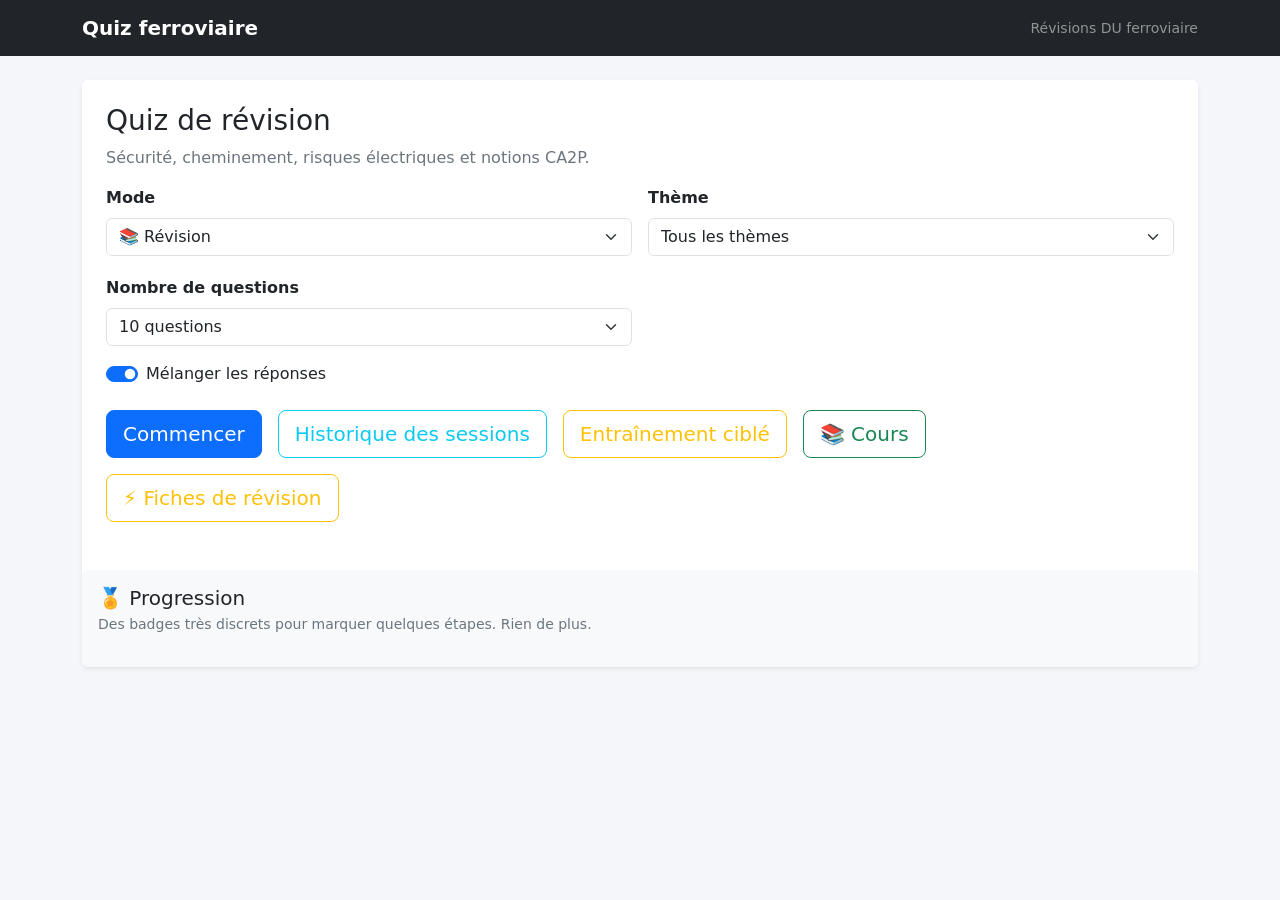
==== index.html @ 248c930d "first commit" ====
<!doctype html>
<html lang="fr">
  <head>
    <meta charset="UTF-8" />
    <meta name="viewport" content="width=device-width,initial-scale=1" />
    <title>Quiz ferroviaire — Révisions</title>
    <link
      href="https://cdn.jsdelivr.net/npm/bootstrap@5.3.3/dist/css/bootstrap.min.css"
      rel="stylesheet"
    />
    <link rel="stylesheet" href="style.css" />
  </head>
  <body>
    <nav class="navbar navbar-dark bg-dark">
      <div class="container">
        <span class="navbar-brand fw-bold">Quiz ferroviaire</span
        ><span class="text-white-50 small">Révisions DU ferroviaire</span>
      </div>
    </nav>
    <main class="container py-4">
      <section id="setup" class="card shadow-sm">
        <div class="card-body p-4">
          <h1 class="h3">Quiz de révision</h1>
          <p class="text-secondary">
            Sécurité, cheminement, risques électriques et notions CA2P.
          </p>
          <div class="row g-3">
            <div class="col-md-6">
              <label class="form-label fw-semibold">Mode</label
              ><select id="mode" class="form-select">
                <option value="revision">📚 Révision</option>
                <option value="exam">📝 Examen</option>
                <option value="simulation">🚂 Simulation examen</option>
              </select>
              <div id="modeDescription" class="form-text"></div>
            </div>
            <div class="col-md-6" id="themeWrap">
              <label class="form-label fw-semibold">Thème</label
              ><select id="theme" class="form-select"></select>
            </div>
            <div class="col-md-6">
              <label class="form-label fw-semibold">Nombre de questions</label
              ><select id="count" class="form-select">
                <option value="10">10 questions</option>
                <option value="20">20 questions</option>
                <option value="all">Toutes les questions</option>
              </select>
            </div>
            <div class="col-md-6 d-none" id="timerWrap">
              <label class="form-label fw-semibold">Durée de l'examen</label
              ><select id="duration" class="form-select">
                <option value="10">10 minutes</option>
                <option value="20" selected>20 minutes</option>
                <option value="30">30 minutes</option>
              </select>
            </div>
          </div>
          <div class="form-check form-switch mt-3">
            <input
              class="form-check-input"
              type="checkbox"
              id="shuffleAnswers"
              checked
            /><label class="form-check-label">Mélanger les réponses</label>
          </div>
          <div class="d-flex flex-wrap gap-3 mt-4">
            <button id="startBtn" class="btn btn-primary btn-lg">
              Commencer</button
            ><button id="homeHistoryBtn" class="btn btn-outline-info btn-lg">
              Historique des sessions</button
            ><button id="targetedBtn" class="btn btn-outline-warning btn-lg">
              Entraînement ciblé</button
            ><button id="courseBtn" class="btn btn-outline-success btn-lg">
              📚 Cours</button
            ><a href="fiches.html" class="btn btn-outline-warning btn-lg"
              >⚡ Fiches de révision</a
            >
          </div>
        </div>
        <div class="card border-0 bg-light mt-4">
          <div class="card-body">
            <div
              class="d-flex justify-content-between align-items-center flex-wrap gap-2"
            >
              <div>
                <h2 class="h5 mb-1">🏅 Progression</h2>
                <p class="small text-secondary mb-0">
                  Des badges très discrets pour marquer quelques étapes. Rien de
                  plus.
                </p>
              </div>
              <span id="badgeCount" class="small text-secondary"></span>
            </div>
            <div id="badgesHome" class="badge-grid mt-3"></div>
          </div>
        </div>
      </section>
      <section id="course" class="d-none">
        <div class="card shadow-sm">
          <div class="card-body p-4">
            <div
              class="d-flex justify-content-between align-items-center flex-wrap gap-2"
            >
              <div>
                <h2 class="h3 mb-1">📚 Cours & fiches de révision</h2>
                <p class="text-secondary mb-0">
                  Cours structurés par thème, puis fiches express pour réviser
                  rapidement.
                </p>
              </div>
              <button id="closeCourseBtn" class="btn btn-outline-secondary">
                Retour
              </button>
            </div>
            <div class="row g-3" id="courseCards"></div>
            <hr class="my-4" />
            <h3 class="h4">⚡ Fiches express</h3>
            <p class="text-secondary small">
              Les informations à connaître en priorité, regroupées en une page
              par thème.
            </p>
            <div class="row g-3" id="revisionSheetCards"></div>
          </div>
        </div>
      </section>
      <section id="quiz" class="d-none">
        <div
          class="d-flex justify-content-between align-items-center mb-2 gap-3"
        >
          <span id="progressText" class="fw-semibold"></span>
          <div class="d-flex align-items-center gap-3">
            <span id="timer"></span
            ><span id="scoreLive" class="badge text-bg-secondary"
              >Score : 0</span
            ><button id="quitQuizBtn" class="btn btn-outline-danger btn-sm">
              Quitter le quiz
            </button>
          </div>
        </div>
        <div class="progress mb-4">
          <div id="progressBar" class="progress-bar" style="width: 0%"></div>
        </div>
        <div class="card shadow-sm">
          <div class="card-body p-4">
            <span id="themeBadge" class="badge text-bg-primary mb-3"></span>
            <h2 id="question" class="h4"></h2>
            <p id="instruction" class="text-secondary small"></p>
            <div id="answers" class="d-grid gap-3"></div>
            <button id="hintBtn" class="btn btn-outline-warning btn-sm mt-3">
              💡 Afficher un indice
            </button>
            <div id="hint" class="alert alert-warning mt-2 d-none"></div>
            <div id="feedback" class="alert mt-4 d-none"></div>
            <div class="d-flex flex-wrap gap-3 mt-4">
              <button id="validateBtn" class="btn btn-primary">Valider</button
              ><button id="nextBtn" class="btn btn-dark d-none">
                Question suivante</button
              ><button id="finishBtn" class="btn btn-danger d-none">
                Terminer l'examen
              </button>
            </div>
          </div>
        </div>
      </section>
      <section id="result" class="d-none">
        <div class="card shadow-sm text-center">
          <div class="card-body p-5">
            <div id="resultIcon" class="display-5">✓</div>
            <span id="resultMode" class="badge text-bg-primary mb-2"></span>
            <h2 class="h3">Quiz terminé</h2>
            <p id="resultScore" class="fs-4 fw-bold"></p>
            <p id="resultMessage" class="text-secondary"></p>
            <p id="errorCount" class="fw-semibold"></p>
            <div class="d-flex flex-wrap justify-content-center gap-3 mt-3">
              <button id="reviewErrorsBtn" class="btn btn-warning">
                Revoir mes erreurs</button
              ><button id="historyBtn" class="btn btn-outline-info">
                Historique des sessions</button
              ><button id="restartBtn" class="btn btn-primary">
                Recommencer</button
              ><button id="backBtn" class="btn btn-outline-secondary">
                Changer les paramètres
              </button>
            </div>
          </div>
        </div>
        <div id="errorsCard" class="card shadow-sm mt-3 d-none">
          <div class="card-body">
            <h3 class="h5">Questions à revoir</h3>
            <ol id="errorList" class="mb-0"></ol>
          </div>
        </div>
      </section>
      <section id="targeted" class="d-none">
        <div class="card shadow-sm">
          <div class="card-body p-4">
            <div
              class="d-flex justify-content-between align-items-center flex-wrap gap-2"
            >
              <div>
                <h2 class="h4 mb-1">Entraînement ciblé</h2>
                <p class="text-secondary small mb-0">
                  Travaille uniquement les questions que tu as déjà ratées ou
                  qui restent à consolider.
                </p>
              </div>
              <span class="badge text-bg-warning">Ciblé</span>
            </div>
            <div class="row g-3 mt-2">
              <div class="col-md-6">
                <label class="form-label fw-semibold">Matière</label
                ><select id="targetTheme" class="form-select"></select>
              </div>
              <div class="col-md-6">
                <label class="form-label fw-semibold"
                  >Questions à travailler</label
                ><select id="targetScope" class="form-select">
                  <option value="errors">Questions déjà ratées</option>
                  <option value="review">Questions à revoir en priorité</option>
                </select>
              </div>
              <div class="col-md-6">
                <label class="form-label fw-semibold">Nombre de questions</label
                ><select id="targetCount" class="form-select">
                  <option value="5">5 questions</option>
                  <option value="10">10 questions</option>
                  <option value="all">Toutes les questions disponibles</option>
                </select>
              </div>
            </div>
            <div
              id="targetInfo"
              class="alert alert-light border mt-3 mb-0"
            ></div>
            <div class="d-flex flex-wrap gap-3 mt-4">
              <button id="startTargetBtn" class="btn btn-warning">
                Commencer l'entraînement</button
              ><button id="closeTargetBtn" class="btn btn-secondary">
                Retour
              </button>
            </div>
          </div>
        </div>
      </section>
      <section id="history" class="d-none">
        <div class="card shadow-sm">
          <div class="card-body p-4">
            <div class="d-flex justify-content-between align-items-center">
              <h2 class="h4 mb-0">Historique des sessions</h2>
              <button
                id="clearHistoryBtn"
                class="btn btn-sm btn-outline-danger"
              >
                Effacer l’historique
              </button>
            </div>
            <p class="text-secondary small mt-2">
              Les résultats sont enregistrés uniquement dans ce navigateur.
            </p>
            <div class="card border mb-4">
              <div class="card-body">
                <h3 class="h5 mb-3">Filtres</h3>
                <div class="row g-3">
                  <div class="col-md-4">
                    <label class="form-label">Mode</label
                    ><select id="historyModeFilter" class="form-select">
                      <option value="all">Tous les modes</option>
                      <option value="revision">Révision</option>
                      <option value="exam">Examen</option>
                      <option value="simulation">Simulation examen</option>
                    </select>
                  </div>
                  <div class="col-md-4">
                    <label class="form-label">Matière</label
                    ><select id="historyThemeFilter" class="form-select">
                      <option value="all">Toutes les matières</option>
                    </select>
                  </div>
                  <div class="col-md-4">
                    <label class="form-label">Période</label
                    ><select id="historyPeriodFilter" class="form-select">
                      <option value="all">Toutes les dates</option>
                      <option value="7">7 derniers jours</option>
                      <option value="30">30 derniers jours</option>
                      <option value="90">90 derniers jours</option>
                    </select>
                  </div>
                </div>
              </div>
            </div>
            <div id="historySummary" class="row g-2 mb-4"></div>
            <div class="card border mb-4">
              <div class="card-body">
                <h3 class="h5 mb-1">Progression par matière</h3>
                <p class="text-secondary small mb-3">
                  Compare ton dernier score avec ta session précédente sur le
                  même thème. Les sessions « Tous les thèmes » ne sont pas
                  incluses dans ce tableau.
                </p>
                <div class="table-responsive">
                  <table class="table table-sm table-hover align-middle mb-0">
                    <thead>
                      <tr>
                        <th>Matière</th>
                        <th>Sessions</th>
                        <th>Moyenne</th>
                        <th>Meilleur score</th>
                        <th>Dernier score</th>
                        <th>Évolution</th>
                        <th>Dernière session</th>
                      </tr>
                    </thead>
                    <tbody id="progressBody"></tbody>
                  </table>
                </div>
              </div>
            </div>
            <div class="card border mb-4">
              <div class="card-body">
                <h3 class="h5 mb-1">Évolution des scores</h3>
                <p class="text-secondary small mb-3">
                  Les dernières sessions enregistrées, dans l’ordre
                  chronologique. Les quiz « Tous les thèmes » sont inclus.
                </p>
                <div
                  id="progressChart"
                  class="progress-chart"
                  aria-label="Graphique de progression des scores"
                ></div>
              </div>
            </div>
            <div class="card border mb-4">
              <div class="card-body">
                <div
                  class="d-flex justify-content-between align-items-center flex-wrap gap-2"
                >
                  <div>
                    <h3 class="h5 mb-1">Maîtrise des questions</h3>
                    <p class="text-secondary small mb-0">
                      Suivi question par question : à revoir, en cours ou
                      maîtrisée.
                    </p>
                  </div>
                  <button
                    id="toggleMasteryBtn"
                    class="btn btn-sm btn-outline-primary"
                    type="button"
                    aria-expanded="false"
                  >
                    Afficher le détail
                  </button>
                </div>
                <div id="masterySummary" class="row g-2 mt-3"></div>
                <div id="masteryDetails" class="d-none mt-3">
                  <p class="text-secondary small mb-2">
                    Une question est « maîtrisée » après au moins 3 tentatives,
                    80 % de réussite minimum et 2 dernières réponses correctes.
                  </p>
                  <div class="mastery-table-wrap">
                    <div class="table-responsive">
                      <table
                        class="table table-sm table-hover align-middle mb-0 mastery-table"
                      >
                        <thead>
                          <tr>
                            <th>Question</th>
                            <th>Matière</th>
                            <th>Tentatives</th>
                            <th>Réussite</th>
                            <th>Dernière réponse</th>
                            <th>État</th>
                          </tr>
                        </thead>
                        <tbody id="masteryBody"></tbody>
                      </table>
                    </div>
                  </div>
                </div>
              </div>
            </div>
            <h3 class="h5 mb-2">Détail des sessions</h3>
            <div class="table-responsive">
              <table class="table table-sm align-middle">
                <thead>
                  <tr>
                    <th>Date</th>
                    <th>Mode</th>
                    <th>Thème</th>
                    <th>Score</th>
                    <th>Durée</th>
                    <th>Erreurs</th>
                  </tr>
                </thead>
                <tbody id="historyBody"></tbody>
              </table>
            </div>
            <button id="closeHistoryBtn" class="btn btn-secondary mt-2">
              Retour
            </button>
          </div>
        </div>
      </section>
    </main>
    <script src="questions.js"></script>
    <script src="course.js"></script>
    <script src="script.js"></script>
  </body>
</html>
---- style.css ----
body {
  background: #f4f6f9;
}
.card {
  border: 0;
}
main {
  max-width: 900px;
}
.answer-btn {
  text-align: left;
  white-space: normal;
}
.answer-btn.selected {
  border-width: 2px;
  border-color: #0d6efd;
  background: #e7f1ff;
}
.answer-btn.correct {
  border-color: #198754;
  background: #d1e7dd;
}
.answer-btn.wrong {
  border-color: #dc3545;
  background: #f8d7da;
}
.answer-btn:disabled {
  opacity: 1;
}
#question {
  line-height: 1.45;
}
.progress {
  height: 10px;
}

.answer-btn.selected {
  border-width: 2px;
}
.answer-btn.correct {
  background: #198754 !important;
  color: #fff !important;
  border-color: #198754 !important;
}
.answer-btn.wrong {
  background: #dc3545 !important;
  color: #fff !important;
  border-color: #dc3545 !important;
}
#errorList li {
  margin-bottom: 0.8rem;
}
.progress-chart {
  width: 100%;
  min-height: 240px;
  overflow-x: auto;
}
.progress-chart svg {
  display: block;
  width: 100%;
  min-width: 620px;
  height: 240px;
}
.progress-chart .chart-grid {
  stroke: #dee2e6;
  stroke-width: 1;
}
.progress-chart .chart-line {
  fill: none;
  stroke: #0d6efd;
  stroke-width: 3;
  stroke-linecap: round;
  stroke-linejoin: round;
}
.progress-chart .chart-point {
  fill: #0d6efd;
}
.progress-chart text {
  font-size: 12px;
  fill: #6c757d;
}
.mastery-red {
  color: #dc3545;
  font-weight: 600;
}
.mastery-orange {
  color: #fd7e14;
  font-weight: 600;
}
.mastery-green {
  color: #198754;
  font-weight: 600;
}
.targeted-count {
  font-weight: 700;
}

/* Suivi de maîtrise compact : résumé visible, détail repliable et zone de défilement. */
.mastery-summary-card {
  border: 1px solid #dee2e6;
  border-radius: 0.5rem;
  padding: 0.55rem 0.7rem;
  text-align: center;
  display: flex;
  align-items: center;
  justify-content: center;
  gap: 0.4rem;
  min-height: 48px;
}
.mastery-summary-card strong {
  font-size: 1.1rem;
}
.mastery-summary-card span {
  font-size: 0.85rem;
  color: #6c757d;
}
.mastery-summary-red {
  border-color: #f1b0b7;
  background: #fff8f8;
}
.mastery-summary-orange {
  border-color: #ffda9e;
  background: #fffaf2;
}
.mastery-summary-green {
  border-color: #a3cfbb;
  background: #f6fbf8;
}
.mastery-table-wrap {
  max-height: 380px;
  overflow: auto;
  border: 1px solid #dee2e6;
  border-radius: 0.375rem;
}
.mastery-table {
  font-size: 0.86rem;
}
.mastery-table thead th {
  position: sticky;
  top: 0;
  background: #fff;
  z-index: 1;
  white-space: nowrap;
}
.mastery-table td:first-child {
  min-width: 280px;
  max-width: 560px;
}

/* V9 — cours, fiches et badges */
.course-card {
  border-color: #dbe3ea;
  transition:
    transform 0.15s ease,
    box-shadow 0.15s ease;
}
.course-card:hover {
  transform: translateY(-2px);
  box-shadow: 0 0.35rem 1rem rgba(15, 23, 42, 0.08);
}
.course-icon {
  width: 42px;
  height: 42px;
  border-radius: 12px;
  background: #eef6ff;
  display: flex;
  align-items: center;
  justify-content: center;
  font-size: 1.35rem;
  flex: 0 0 auto;
}
.course-icon.small {
  width: 34px;
  height: 34px;
  font-size: 1.1rem;
}
.course-section {
  border-top: 1px solid #edf1f4;
  padding-top: 0.9rem;
  margin-top: 0.9rem;
}
.course-section ul,
.revision-sheet ul {
  padding-left: 1.2rem;
}
.course-section li,
.revision-sheet li {
  margin-bottom: 0.4rem;
}
.course-key {
  background: #fff8df;
  border-left: 4px solid #f0ad00;
  padding: 0.65rem 0.75rem;
  border-radius: 0.35rem;
  font-size: 0.92rem;
}
.revision-sheet {
  height: 100%;
  background: linear-gradient(180deg, #fff, #f8fafc);
  border: 1px solid #dbe3ea;
  border-radius: 0.75rem;
  padding: 1rem;
}
.revision-sheet:hover {
  border-color: #a9c6dd;
}
.badge-grid {
  display: grid;
  grid-template-columns: repeat(auto-fit, minmax(220px, 1fr));
  gap: 0.65rem;
}
.badge-progress {
  display: flex;
  align-items: center;
  gap: 0.65rem;
  border: 1px solid #dee2e6;
  border-radius: 0.65rem;
  padding: 0.65rem 0.75rem;
  background: #fff;
}
.badge-progress.locked {
  opacity: 0.58;
}
.badge-progress.earned {
  box-shadow: 0 0 0 1px rgba(25, 135, 84, 0.12);
}
.badge-symbol {
  font-size: 1.5rem;
}
.course-page {
  max-width: 1100px;
}
.course-card,
.revision-sheet {
  transition:
    transform 0.15s ease,
    box-shadow 0.15s ease;
}
.course-card:hover,
.revision-sheet:hover {
  transform: translateY(-2px);
  box-shadow: 0 0.35rem 1rem rgba(0, 0, 0, 0.08);
}
.course-icon {
  font-size: 2rem;
  line-height: 1;
}
.course-icon.small {
  font-size: 1.5rem;
}
.course-section ul {
  margin-bottom: 1rem;
}
.course-section li,
.revision-big-list li {
  margin-bottom: 0.55rem;
  line-height: 1.5;
}
.course-key {
  background: #f8f9fa;
  border-left: 4px solid #0d6efd;
  padding: 0.75rem 1rem;
  border-radius: 0.25rem;
}
.course-reading {
  max-width: 950px;
}
.revision-reading {
  max-width: 850px;
}
.revision-big-list {
  font-size: 1.05rem;
}
.revision-big-list li {
  margin-bottom: 1rem;
}
.badge-progress {
  display: flex;
  align-items: center;
  gap: 0.7rem;
  padding: 0.65rem 0.75rem;
  border: 1px solid #dee2e6;
  border-radius: 0.5rem;
  background: #fff;
}
.badge-progress.locked {
  opacity: 0.7;
}
.badge-symbol {
  font-size: 1.4rem;
}
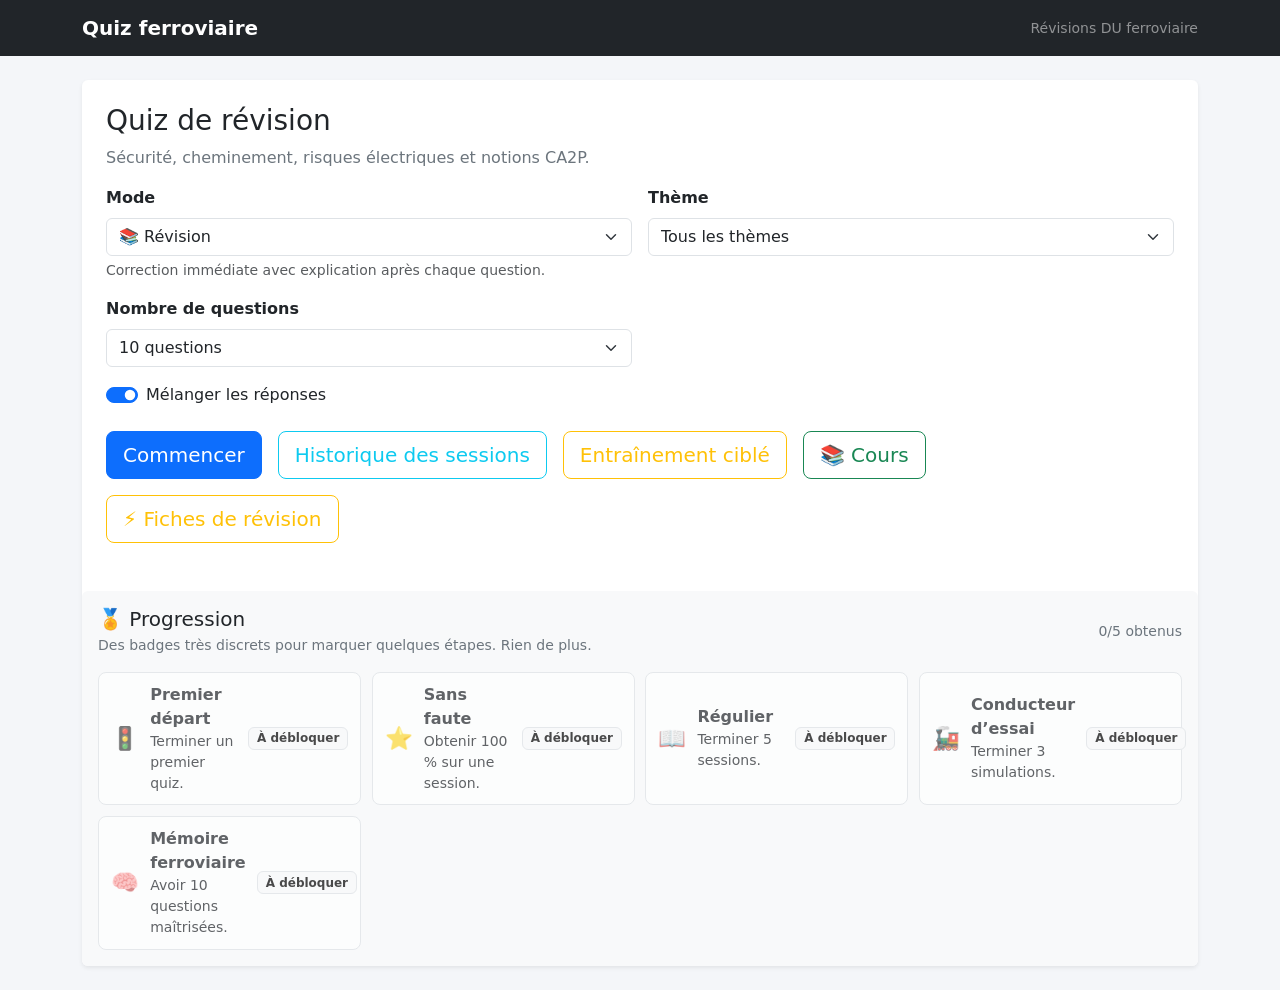
==== commit adfae71f: "ajout fichier question" ====
--- a/index.html
+++ b/index.html
@@ -1,408 +1 @@
-<!doctype html>
-<html lang="fr">
-  <head>
-    <meta charset="UTF-8" />
-    <meta name="viewport" content="width=device-width,initial-scale=1" />
-    <title>Quiz ferroviaire — Révisions</title>
-    <link
-      href="https://cdn.jsdelivr.net/npm/bootstrap@5.3.3/dist/css/bootstrap.min.css"
-      rel="stylesheet"
-    />
-    <link rel="stylesheet" href="style.css" />
-  </head>
-  <body>
-    <nav class="navbar navbar-dark bg-dark">
-      <div class="container">
-        <span class="navbar-brand fw-bold">Quiz ferroviaire</span
-        ><span class="text-white-50 small">Révisions DU ferroviaire</span>
-      </div>
-    </nav>
-    <main class="container py-4">
-      <section id="setup" class="card shadow-sm">
-        <div class="card-body p-4">
-          <h1 class="h3">Quiz de révision</h1>
-          <p class="text-secondary">
-            Sécurité, cheminement, risques électriques et notions CA2P.
-          </p>
-          <div class="row g-3">
-            <div class="col-md-6">
-              <label class="form-label fw-semibold">Mode</label
-              ><select id="mode" class="form-select">
-                <option value="revision">📚 Révision</option>
-                <option value="exam">📝 Examen</option>
-                <option value="simulation">🚂 Simulation examen</option>
-              </select>
-              <div id="modeDescription" class="form-text"></div>
-            </div>
-            <div class="col-md-6" id="themeWrap">
-              <label class="form-label fw-semibold">Thème</label
-              ><select id="theme" class="form-select"></select>
-            </div>
-            <div class="col-md-6">
-              <label class="form-label fw-semibold">Nombre de questions</label
-              ><select id="count" class="form-select">
-                <option value="10">10 questions</option>
-                <option value="20">20 questions</option>
-                <option value="all">Toutes les questions</option>
-              </select>
-            </div>
-            <div class="col-md-6 d-none" id="timerWrap">
-              <label class="form-label fw-semibold">Durée de l'examen</label
-              ><select id="duration" class="form-select">
-                <option value="10">10 minutes</option>
-                <option value="20" selected>20 minutes</option>
-                <option value="30">30 minutes</option>
-              </select>
-            </div>
-          </div>
-          <div class="form-check form-switch mt-3">
-            <input
-              class="form-check-input"
-              type="checkbox"
-              id="shuffleAnswers"
-              checked
-            /><label class="form-check-label">Mélanger les réponses</label>
-          </div>
-          <div class="d-flex flex-wrap gap-3 mt-4">
-            <button id="startBtn" class="btn btn-primary btn-lg">
-              Commencer</button
-            ><button id="homeHistoryBtn" class="btn btn-outline-info btn-lg">
-              Historique des sessions</button
-            ><button id="targetedBtn" class="btn btn-outline-warning btn-lg">
-              Entraînement ciblé</button
-            ><button id="courseBtn" class="btn btn-outline-success btn-lg">
-              📚 Cours</button
-            ><a href="fiches.html" class="btn btn-outline-warning btn-lg"
-              >⚡ Fiches de révision</a
-            >
-          </div>
-        </div>
-        <div class="card border-0 bg-light mt-4">
-          <div class="card-body">
-            <div
-              class="d-flex justify-content-between align-items-center flex-wrap gap-2"
-            >
-              <div>
-                <h2 class="h5 mb-1">🏅 Progression</h2>
-                <p class="small text-secondary mb-0">
-                  Des badges très discrets pour marquer quelques étapes. Rien de
-                  plus.
-                </p>
-              </div>
-              <span id="badgeCount" class="small text-secondary"></span>
-            </div>
-            <div id="badgesHome" class="badge-grid mt-3"></div>
-          </div>
-        </div>
-      </section>
-      <section id="course" class="d-none">
-        <div class="card shadow-sm">
-          <div class="card-body p-4">
-            <div
-              class="d-flex justify-content-between align-items-center flex-wrap gap-2"
-            >
-              <div>
-                <h2 class="h3 mb-1">📚 Cours & fiches de révision</h2>
-                <p class="text-secondary mb-0">
-                  Cours structurés par thème, puis fiches express pour réviser
-                  rapidement.
-                </p>
-              </div>
-              <button id="closeCourseBtn" class="btn btn-outline-secondary">
-                Retour
-              </button>
-            </div>
-            <div class="row g-3" id="courseCards"></div>
-            <hr class="my-4" />
-            <h3 class="h4">⚡ Fiches express</h3>
-            <p class="text-secondary small">
-              Les informations à connaître en priorité, regroupées en une page
-              par thème.
-            </p>
-            <div class="row g-3" id="revisionSheetCards"></div>
-          </div>
-        </div>
-      </section>
-      <section id="quiz" class="d-none">
-        <div
-          class="d-flex justify-content-between align-items-center mb-2 gap-3"
-        >
-          <span id="progressText" class="fw-semibold"></span>
-          <div class="d-flex align-items-center gap-3">
-            <span id="timer"></span
-            ><span id="scoreLive" class="badge text-bg-secondary"
-              >Score : 0</span
-            ><button id="quitQuizBtn" class="btn btn-outline-danger btn-sm">
-              Quitter le quiz
-            </button>
-          </div>
-        </div>
-        <div class="progress mb-4">
-          <div id="progressBar" class="progress-bar" style="width: 0%"></div>
-        </div>
-        <div class="card shadow-sm">
-          <div class="card-body p-4">
-            <span id="themeBadge" class="badge text-bg-primary mb-3"></span>
-            <h2 id="question" class="h4"></h2>
-            <p id="instruction" class="text-secondary small"></p>
-            <div id="answers" class="d-grid gap-3"></div>
-            <button id="hintBtn" class="btn btn-outline-warning btn-sm mt-3">
-              💡 Afficher un indice
-            </button>
-            <div id="hint" class="alert alert-warning mt-2 d-none"></div>
-            <div id="feedback" class="alert mt-4 d-none"></div>
-            <div class="d-flex flex-wrap gap-3 mt-4">
-              <button id="validateBtn" class="btn btn-primary">Valider</button
-              ><button id="nextBtn" class="btn btn-dark d-none">
-                Question suivante</button
-              ><button id="finishBtn" class="btn btn-danger d-none">
-                Terminer l'examen
-              </button>
-            </div>
-          </div>
-        </div>
-      </section>
-      <section id="result" class="d-none">
-        <div class="card shadow-sm text-center">
-          <div class="card-body p-5">
-            <div id="resultIcon" class="display-5">✓</div>
-            <span id="resultMode" class="badge text-bg-primary mb-2"></span>
-            <h2 class="h3">Quiz terminé</h2>
-            <p id="resultScore" class="fs-4 fw-bold"></p>
-            <p id="resultMessage" class="text-secondary"></p>
-            <p id="errorCount" class="fw-semibold"></p>
-            <div class="d-flex flex-wrap justify-content-center gap-3 mt-3">
-              <button id="reviewErrorsBtn" class="btn btn-warning">
-                Revoir mes erreurs</button
-              ><button id="historyBtn" class="btn btn-outline-info">
-                Historique des sessions</button
-              ><button id="restartBtn" class="btn btn-primary">
-                Recommencer</button
-              ><button id="backBtn" class="btn btn-outline-secondary">
-                Changer les paramètres
-              </button>
-            </div>
-          </div>
-        </div>
-        <div id="errorsCard" class="card shadow-sm mt-3 d-none">
-          <div class="card-body">
-            <h3 class="h5">Questions à revoir</h3>
-            <ol id="errorList" class="mb-0"></ol>
-          </div>
-        </div>
-      </section>
-      <section id="targeted" class="d-none">
-        <div class="card shadow-sm">
-          <div class="card-body p-4">
-            <div
-              class="d-flex justify-content-between align-items-center flex-wrap gap-2"
-            >
-              <div>
-                <h2 class="h4 mb-1">Entraînement ciblé</h2>
-                <p class="text-secondary small mb-0">
-                  Travaille uniquement les questions que tu as déjà ratées ou
-                  qui restent à consolider.
-                </p>
-              </div>
-              <span class="badge text-bg-warning">Ciblé</span>
-            </div>
-            <div class="row g-3 mt-2">
-              <div class="col-md-6">
-                <label class="form-label fw-semibold">Matière</label
-                ><select id="targetTheme" class="form-select"></select>
-              </div>
-              <div class="col-md-6">
-                <label class="form-label fw-semibold"
-                  >Questions à travailler</label
-                ><select id="targetScope" class="form-select">
-                  <option value="errors">Questions déjà ratées</option>
-                  <option value="review">Questions à revoir en priorité</option>
-                </select>
-              </div>
-              <div class="col-md-6">
-                <label class="form-label fw-semibold">Nombre de questions</label
-                ><select id="targetCount" class="form-select">
-                  <option value="5">5 questions</option>
-                  <option value="10">10 questions</option>
-                  <option value="all">Toutes les questions disponibles</option>
-                </select>
-              </div>
-            </div>
-            <div
-              id="targetInfo"
-              class="alert alert-light border mt-3 mb-0"
-            ></div>
-            <div class="d-flex flex-wrap gap-3 mt-4">
-              <button id="startTargetBtn" class="btn btn-warning">
-                Commencer l'entraînement</button
-              ><button id="closeTargetBtn" class="btn btn-secondary">
-                Retour
-              </button>
-            </div>
-          </div>
-        </div>
-      </section>
-      <section id="history" class="d-none">
-        <div class="card shadow-sm">
-          <div class="card-body p-4">
-            <div class="d-flex justify-content-between align-items-center">
-              <h2 class="h4 mb-0">Historique des sessions</h2>
-              <button
-                id="clearHistoryBtn"
-                class="btn btn-sm btn-outline-danger"
-              >
-                Effacer l’historique
-              </button>
-            </div>
-            <p class="text-secondary small mt-2">
-              Les résultats sont enregistrés uniquement dans ce navigateur.
-            </p>
-            <div class="card border mb-4">
-              <div class="card-body">
-                <h3 class="h5 mb-3">Filtres</h3>
-                <div class="row g-3">
-                  <div class="col-md-4">
-                    <label class="form-label">Mode</label
-                    ><select id="historyModeFilter" class="form-select">
-                      <option value="all">Tous les modes</option>
-                      <option value="revision">Révision</option>
-                      <option value="exam">Examen</option>
-                      <option value="simulation">Simulation examen</option>
-                    </select>
-                  </div>
-                  <div class="col-md-4">
-                    <label class="form-label">Matière</label
-                    ><select id="historyThemeFilter" class="form-select">
-                      <option value="all">Toutes les matières</option>
-                    </select>
-                  </div>
-                  <div class="col-md-4">
-                    <label class="form-label">Période</label
-                    ><select id="historyPeriodFilter" class="form-select">
-                      <option value="all">Toutes les dates</option>
-                      <option value="7">7 derniers jours</option>
-                      <option value="30">30 derniers jours</option>
-                      <option value="90">90 derniers jours</option>
-                    </select>
-                  </div>
-                </div>
-              </div>
-            </div>
-            <div id="historySummary" class="row g-2 mb-4"></div>
-            <div class="card border mb-4">
-              <div class="card-body">
-                <h3 class="h5 mb-1">Progression par matière</h3>
-                <p class="text-secondary small mb-3">
-                  Compare ton dernier score avec ta session précédente sur le
-                  même thème. Les sessions « Tous les thèmes » ne sont pas
-                  incluses dans ce tableau.
-                </p>
-                <div class="table-responsive">
-                  <table class="table table-sm table-hover align-middle mb-0">
-                    <thead>
-                      <tr>
-                        <th>Matière</th>
-                        <th>Sessions</th>
-                        <th>Moyenne</th>
-                        <th>Meilleur score</th>
-                        <th>Dernier score</th>
-                        <th>Évolution</th>
-                        <th>Dernière session</th>
-                      </tr>
-                    </thead>
-                    <tbody id="progressBody"></tbody>
-                  </table>
-                </div>
-              </div>
-            </div>
-            <div class="card border mb-4">
-              <div class="card-body">
-                <h3 class="h5 mb-1">Évolution des scores</h3>
-                <p class="text-secondary small mb-3">
-                  Les dernières sessions enregistrées, dans l’ordre
-                  chronologique. Les quiz « Tous les thèmes » sont inclus.
-                </p>
-                <div
-                  id="progressChart"
-                  class="progress-chart"
-                  aria-label="Graphique de progression des scores"
-                ></div>
-              </div>
-            </div>
-            <div class="card border mb-4">
-              <div class="card-body">
-                <div
-                  class="d-flex justify-content-between align-items-center flex-wrap gap-2"
-                >
-                  <div>
-                    <h3 class="h5 mb-1">Maîtrise des questions</h3>
-                    <p class="text-secondary small mb-0">
-                      Suivi question par question : à revoir, en cours ou
-                      maîtrisée.
-                    </p>
-                  </div>
-                  <button
-                    id="toggleMasteryBtn"
-                    class="btn btn-sm btn-outline-primary"
-                    type="button"
-                    aria-expanded="false"
-                  >
-                    Afficher le détail
-                  </button>
-                </div>
-                <div id="masterySummary" class="row g-2 mt-3"></div>
-                <div id="masteryDetails" class="d-none mt-3">
-                  <p class="text-secondary small mb-2">
-                    Une question est « maîtrisée » après au moins 3 tentatives,
-                    80 % de réussite minimum et 2 dernières réponses correctes.
-                  </p>
-                  <div class="mastery-table-wrap">
-                    <div class="table-responsive">
-                      <table
-                        class="table table-sm table-hover align-middle mb-0 mastery-table"
-                      >
-                        <thead>
-                          <tr>
-                            <th>Question</th>
-                            <th>Matière</th>
-                            <th>Tentatives</th>
-                            <th>Réussite</th>
-                            <th>Dernière réponse</th>
-                            <th>État</th>
-                          </tr>
-                        </thead>
-                        <tbody id="masteryBody"></tbody>
-                      </table>
-                    </div>
-                  </div>
-                </div>
-              </div>
-            </div>
-            <h3 class="h5 mb-2">Détail des sessions</h3>
-            <div class="table-responsive">
-              <table class="table table-sm align-middle">
-                <thead>
-                  <tr>
-                    <th>Date</th>
-                    <th>Mode</th>
-                    <th>Thème</th>
-                    <th>Score</th>
-                    <th>Durée</th>
-                    <th>Erreurs</th>
-                  </tr>
-                </thead>
-                <tbody id="historyBody"></tbody>
-              </table>
-            </div>
-            <button id="closeHistoryBtn" class="btn btn-secondary mt-2">
-              Retour
-            </button>
-          </div>
-        </div>
-      </section>
-    </main>
-    <script src="questions.js"></script>
-    <script src="course.js"></script>
-    <script src="script.js"></script>
-  </body>
-</html>
+<!doctype html><html lang="fr"><head><meta charset="UTF-8"><meta name="viewport" content="width=device-width,initial-scale=1"><title>Quiz ferroviaire — Révisions</title><link href="https://cdn.jsdelivr.net/npm/bootstrap@5.3.3/dist/css/bootstrap.min.css" rel="stylesheet"><link rel="stylesheet" href="style.css"></head><body><nav class="navbar navbar-dark bg-dark"><div class="container"><span class="navbar-brand fw-bold">Quiz ferroviaire</span><span class="text-white-50 small">Révisions DU ferroviaire</span></div></nav><main class="container py-4"><section id="setup" class="card shadow-sm"><div class="card-body p-4"><h1 class="h3">Quiz de révision</h1><p class="text-secondary">Sécurité, cheminement, risques électriques et notions CA2P.</p><div class="row g-3"><div class="col-md-6"><label class="form-label fw-semibold">Mode</label><select id="mode" class="form-select"><option value="revision">📚 Révision</option><option value="exam">📝 Examen</option><option value="simulation">🚂 Simulation examen</option></select><div id="modeDescription" class="form-text"></div></div><div class="col-md-6" id="themeWrap"><label class="form-label fw-semibold">Thème</label><select id="theme" class="form-select"></select></div><div class="col-md-6"><label class="form-label fw-semibold">Nombre de questions</label><select id="count" class="form-select"><option value="10">10 questions</option><option value="20">20 questions</option><option value="all">Toutes les questions</option></select></div><div class="col-md-6 d-none" id="timerWrap"><label class="form-label fw-semibold">Durée de l'examen</label><select id="duration" class="form-select"><option value="10">10 minutes</option><option value="20" selected>20 minutes</option><option value="30">30 minutes</option></select></div></div><div class="form-check form-switch mt-3"><input class="form-check-input" type="checkbox" id="shuffleAnswers" checked><label class="form-check-label">Mélanger les réponses</label></div><div class="d-flex flex-wrap gap-3 mt-4"><button id="startBtn" class="btn btn-primary btn-lg">Commencer</button><button id="homeHistoryBtn" class="btn btn-outline-info btn-lg">Historique des sessions</button><button id="targetedBtn" class="btn btn-outline-warning btn-lg">Entraînement ciblé</button><button id="courseBtn" class="btn btn-outline-success btn-lg">📚 Cours</button><a href="fiches.html" class="btn btn-outline-warning btn-lg">⚡ Fiches de révision</a></div></div><div class="card border-0 bg-light mt-4"><div class="card-body"><div class="d-flex justify-content-between align-items-center flex-wrap gap-2"><div><h2 class="h5 mb-1">🏅 Progression</h2><p class="small text-secondary mb-0">Des badges très discrets pour marquer quelques étapes. Rien de plus.</p></div><span id="badgeCount" class="small text-secondary"></span></div><div id="badgesHome" class="badge-grid mt-3"></div></div></div></section><section id="course" class="d-none"><div class="card shadow-sm"><div class="card-body p-4"><div class="d-flex justify-content-between align-items-center flex-wrap gap-2"><div><h2 class="h3 mb-1">📚 Cours & fiches de révision</h2><p class="text-secondary mb-0">Cours structurés par thème, puis fiches express pour réviser rapidement.</p></div><button id="closeCourseBtn" class="btn btn-outline-secondary">Retour</button></div><div class="row g-3" id="courseCards"></div><hr class="my-4"><h3 class="h4">⚡ Fiches express</h3><p class="text-secondary small">Les informations à connaître en priorité, regroupées en une page par thème.</p><div class="row g-3" id="revisionSheetCards"></div></div></div></section><section id="quiz" class="d-none"><div class="d-flex justify-content-between align-items-center mb-2 gap-3"><span id="progressText" class="fw-semibold"></span><div class="d-flex align-items-center gap-3"><span id="timer"></span><span id="scoreLive" class="badge text-bg-secondary">Score : 0</span><button id="quitQuizBtn" class="btn btn-outline-danger btn-sm">Quitter le quiz</button></div></div><div class="progress mb-4"><div id="progressBar" class="progress-bar" style="width:0%"></div></div><div class="card shadow-sm"><div class="card-body p-4"><span id="themeBadge" class="badge text-bg-primary mb-3"></span><h2 id="question" class="h4"></h2><p id="instruction" class="text-secondary small"></p><div id="answers" class="d-grid gap-3"></div><button id="hintBtn" class="btn btn-outline-warning btn-sm mt-3">💡 Afficher un indice</button><div id="hint" class="alert alert-warning mt-2 d-none"></div><div id="feedback" class="alert mt-4 d-none"></div><div class="d-flex flex-wrap gap-3 mt-4"><button id="validateBtn" class="btn btn-primary">Valider</button><button id="nextBtn" class="btn btn-dark d-none">Question suivante</button><button id="finishBtn" class="btn btn-danger d-none">Terminer l'examen</button></div></div></div></section><section id="result" class="d-none"><div class="card shadow-sm text-center"><div class="card-body p-5"><div id="resultIcon" class="display-5">✓</div><span id="resultMode" class="badge text-bg-primary mb-2"></span><h2 class="h3">Quiz terminé</h2><p id="resultScore" class="fs-4 fw-bold"></p><p id="resultMessage" class="text-secondary"></p><p id="errorCount" class="fw-semibold"></p><div class="d-flex flex-wrap justify-content-center gap-3 mt-3"><button id="reviewErrorsBtn" class="btn btn-warning">Revoir mes erreurs</button><button id="historyBtn" class="btn btn-outline-info">Historique des sessions</button><button id="restartBtn" class="btn btn-primary">Recommencer</button><button id="backBtn" class="btn btn-outline-secondary">Changer les paramètres</button></div></div></div><div id="errorsCard" class="card shadow-sm mt-3 d-none"><div class="card-body"><h3 class="h5">Questions à revoir</h3><ol id="errorList" class="mb-0"></ol></div></div></section><section id="targeted" class="d-none"><div class="card shadow-sm"><div class="card-body p-4"><div class="d-flex justify-content-between align-items-center flex-wrap gap-2"><div><h2 class="h4 mb-1">Entraînement ciblé</h2><p class="text-secondary small mb-0">Travaille uniquement les questions que tu as déjà ratées ou qui restent à consolider.</p></div><span class="badge text-bg-warning">Ciblé</span></div><div class="row g-3 mt-2"><div class="col-md-6"><label class="form-label fw-semibold">Matière</label><select id="targetTheme" class="form-select"></select></div><div class="col-md-6"><label class="form-label fw-semibold">Questions à travailler</label><select id="targetScope" class="form-select"><option value="errors">Questions déjà ratées</option><option value="review">Questions à revoir en priorité</option></select></div><div class="col-md-6"><label class="form-label fw-semibold">Nombre de questions</label><select id="targetCount" class="form-select"><option value="5">5 questions</option><option value="10">10 questions</option><option value="all">Toutes les questions disponibles</option></select></div></div><div id="targetInfo" class="alert alert-light border mt-3 mb-0"></div><div class="d-flex flex-wrap gap-3 mt-4"><button id="startTargetBtn" class="btn btn-warning">Commencer l'entraînement</button><button id="closeTargetBtn" class="btn btn-secondary">Retour</button></div></div></div></section><section id="history" class="d-none"><div class="card shadow-sm"><div class="card-body p-4"><div class="d-flex justify-content-between align-items-center"><h2 class="h4 mb-0">Historique des sessions</h2><button id="clearHistoryBtn" class="btn btn-sm btn-outline-danger">Effacer l’historique</button></div><p class="text-secondary small mt-2">Les résultats sont enregistrés uniquement dans ce navigateur.</p><div class="card border mb-4"><div class="card-body"><h3 class="h5 mb-3">Filtres</h3><div class="row g-3"><div class="col-md-4"><label class="form-label">Mode</label><select id="historyModeFilter" class="form-select"><option value="all">Tous les modes</option><option value="revision">Révision</option><option value="exam">Examen</option><option value="simulation">Simulation examen</option></select></div><div class="col-md-4"><label class="form-label">Matière</label><select id="historyThemeFilter" class="form-select"><option value="all">Toutes les matières</option></select></div><div class="col-md-4"><label class="form-label">Période</label><select id="historyPeriodFilter" class="form-select"><option value="all">Toutes les dates</option><option value="7">7 derniers jours</option><option value="30">30 derniers jours</option><option value="90">90 derniers jours</option></select></div></div></div></div><div id="historySummary" class="row g-2 mb-4"></div><div class="card border mb-4"><div class="card-body"><h3 class="h5 mb-1">Progression par matière</h3><p class="text-secondary small mb-3">Compare ton dernier score avec ta session précédente sur le même thème. Les sessions « Tous les thèmes » ne sont pas incluses dans ce tableau.</p><div class="table-responsive"><table class="table table-sm table-hover align-middle mb-0"><thead><tr><th>Matière</th><th>Sessions</th><th>Moyenne</th><th>Meilleur score</th><th>Dernier score</th><th>Évolution</th><th>Dernière session</th></tr></thead><tbody id="progressBody"></tbody></table></div></div></div><div class="card border mb-4"><div class="card-body"><h3 class="h5 mb-1">Évolution des scores</h3><p class="text-secondary small mb-3">Les dernières sessions enregistrées, dans l’ordre chronologique. Les quiz « Tous les thèmes » sont inclus.</p><div id="progressChart" class="progress-chart" aria-label="Graphique de progression des scores"></div></div></div><div class="card border mb-4"><div class="card-body"><div class="d-flex justify-content-between align-items-center flex-wrap gap-2"><div><h3 class="h5 mb-1">Maîtrise des questions</h3><p class="text-secondary small mb-0">Suivi question par question : à revoir, en cours ou maîtrisée.</p></div><button id="toggleMasteryBtn" class="btn btn-sm btn-outline-primary" type="button" aria-expanded="false">Afficher le détail</button></div><div id="masterySummary" class="row g-2 mt-3"></div><div id="masteryDetails" class="d-none mt-3"><p class="text-secondary small mb-2">Une question est « maîtrisée » après au moins 3 tentatives, 80 % de réussite minimum et 2 dernières réponses correctes.</p><div class="mastery-table-wrap"><div class="table-responsive"><table class="table table-sm table-hover align-middle mb-0 mastery-table"><thead><tr><th>Question</th><th>Matière</th><th>Tentatives</th><th>Réussite</th><th>Dernière réponse</th><th>État</th></tr></thead><tbody id="masteryBody"></tbody></table></div></div></div></div></div><h3 class="h5 mb-2">Détail des sessions</h3><div class="table-responsive"><table class="table table-sm align-middle"><thead><tr><th>Date</th><th>Mode</th><th>Thème</th><th>Score</th><th>Durée</th><th>Erreurs</th></tr></thead><tbody id="historyBody"></tbody></table></div><button id="closeHistoryBtn" class="btn btn-secondary mt-2">Retour</button></div></div></section></main><script src="questions.js"></script><script src="course.js"></script><script src="script.js"></script></body></html>
--- a/style.css
+++ b/style.css
@@ -1,291 +1,24 @@
-body {
-  background: #f4f6f9;
-}
-.card {
-  border: 0;
-}
-main {
-  max-width: 900px;
-}
-.answer-btn {
-  text-align: left;
-  white-space: normal;
-}
-.answer-btn.selected {
-  border-width: 2px;
-  border-color: #0d6efd;
-  background: #e7f1ff;
-}
-.answer-btn.correct {
-  border-color: #198754;
-  background: #d1e7dd;
-}
-.answer-btn.wrong {
-  border-color: #dc3545;
-  background: #f8d7da;
-}
-.answer-btn:disabled {
-  opacity: 1;
-}
-#question {
-  line-height: 1.45;
-}
-.progress {
-  height: 10px;
-}
+body{background:#f4f6f9}.card{border:0}main{max-width:900px}.answer-btn{text-align:left;white-space:normal}.answer-btn.selected{border-width:2px;border-color:#0d6efd;background:#e7f1ff}.answer-btn.correct{border-color:#198754;background:#d1e7dd}.answer-btn.wrong{border-color:#dc3545;background:#f8d7da}.answer-btn:disabled{opacity:1}#question{line-height:1.45}.progress{height:10px}
 
-.answer-btn.selected {
-  border-width: 2px;
-}
-.answer-btn.correct {
-  background: #198754 !important;
-  color: #fff !important;
-  border-color: #198754 !important;
-}
-.answer-btn.wrong {
-  background: #dc3545 !important;
-  color: #fff !important;
-  border-color: #dc3545 !important;
-}
-#errorList li {
-  margin-bottom: 0.8rem;
-}
-.progress-chart {
-  width: 100%;
-  min-height: 240px;
-  overflow-x: auto;
-}
-.progress-chart svg {
-  display: block;
-  width: 100%;
-  min-width: 620px;
-  height: 240px;
-}
-.progress-chart .chart-grid {
-  stroke: #dee2e6;
-  stroke-width: 1;
-}
-.progress-chart .chart-line {
-  fill: none;
-  stroke: #0d6efd;
-  stroke-width: 3;
-  stroke-linecap: round;
-  stroke-linejoin: round;
-}
-.progress-chart .chart-point {
-  fill: #0d6efd;
-}
-.progress-chart text {
-  font-size: 12px;
-  fill: #6c757d;
-}
-.mastery-red {
-  color: #dc3545;
-  font-weight: 600;
-}
-.mastery-orange {
-  color: #fd7e14;
-  font-weight: 600;
-}
-.mastery-green {
-  color: #198754;
-  font-weight: 600;
-}
-.targeted-count {
-  font-weight: 700;
-}
+.answer-btn.selected{border-width:2px}.answer-btn.correct{background:#198754!important;color:#fff!important;border-color:#198754!important}.answer-btn.wrong{background:#dc3545!important;color:#fff!important;border-color:#dc3545!important}#errorList li{margin-bottom:.8rem}
+.progress-chart{width:100%;min-height:240px;overflow-x:auto}.progress-chart svg{display:block;width:100%;min-width:620px;height:240px}.progress-chart .chart-grid{stroke:#dee2e6;stroke-width:1}.progress-chart .chart-line{fill:none;stroke:#0d6efd;stroke-width:3;stroke-linecap:round;stroke-linejoin:round}.progress-chart .chart-point{fill:#0d6efd}.progress-chart text{font-size:12px;fill:#6c757d}.mastery-red{color:#dc3545;font-weight:600}.mastery-orange{color:#fd7e14;font-weight:600}.mastery-green{color:#198754;font-weight:600}.targeted-count{font-weight:700}
 
 /* Suivi de maîtrise compact : résumé visible, détail repliable et zone de défilement. */
-.mastery-summary-card {
-  border: 1px solid #dee2e6;
-  border-radius: 0.5rem;
-  padding: 0.55rem 0.7rem;
-  text-align: center;
-  display: flex;
-  align-items: center;
-  justify-content: center;
-  gap: 0.4rem;
-  min-height: 48px;
-}
-.mastery-summary-card strong {
-  font-size: 1.1rem;
-}
-.mastery-summary-card span {
-  font-size: 0.85rem;
-  color: #6c757d;
-}
-.mastery-summary-red {
-  border-color: #f1b0b7;
-  background: #fff8f8;
-}
-.mastery-summary-orange {
-  border-color: #ffda9e;
-  background: #fffaf2;
-}
-.mastery-summary-green {
-  border-color: #a3cfbb;
-  background: #f6fbf8;
-}
-.mastery-table-wrap {
-  max-height: 380px;
-  overflow: auto;
-  border: 1px solid #dee2e6;
-  border-radius: 0.375rem;
-}
-.mastery-table {
-  font-size: 0.86rem;
-}
-.mastery-table thead th {
-  position: sticky;
-  top: 0;
-  background: #fff;
-  z-index: 1;
-  white-space: nowrap;
-}
-.mastery-table td:first-child {
-  min-width: 280px;
-  max-width: 560px;
-}
+.mastery-summary-card{border:1px solid #dee2e6;border-radius:.5rem;padding:.55rem .7rem;text-align:center;display:flex;align-items:center;justify-content:center;gap:.4rem;min-height:48px}
+.mastery-summary-card strong{font-size:1.1rem}
+.mastery-summary-card span{font-size:.85rem;color:#6c757d}
+.mastery-summary-red{border-color:#f1b0b7;background:#fff8f8}
+.mastery-summary-orange{border-color:#ffda9e;background:#fffaf2}
+.mastery-summary-green{border-color:#a3cfbb;background:#f6fbf8}
+.mastery-table-wrap{max-height:380px;overflow:auto;border:1px solid #dee2e6;border-radius:.375rem}
+.mastery-table{font-size:.86rem}
+.mastery-table thead th{position:sticky;top:0;background:#fff;z-index:1;white-space:nowrap}
+.mastery-table td:first-child{min-width:280px;max-width:560px}
 
 /* V9 — cours, fiches et badges */
-.course-card {
-  border-color: #dbe3ea;
-  transition:
-    transform 0.15s ease,
-    box-shadow 0.15s ease;
-}
-.course-card:hover {
-  transform: translateY(-2px);
-  box-shadow: 0 0.35rem 1rem rgba(15, 23, 42, 0.08);
-}
-.course-icon {
-  width: 42px;
-  height: 42px;
-  border-radius: 12px;
-  background: #eef6ff;
-  display: flex;
-  align-items: center;
-  justify-content: center;
-  font-size: 1.35rem;
-  flex: 0 0 auto;
-}
-.course-icon.small {
-  width: 34px;
-  height: 34px;
-  font-size: 1.1rem;
-}
-.course-section {
-  border-top: 1px solid #edf1f4;
-  padding-top: 0.9rem;
-  margin-top: 0.9rem;
-}
-.course-section ul,
-.revision-sheet ul {
-  padding-left: 1.2rem;
-}
-.course-section li,
-.revision-sheet li {
-  margin-bottom: 0.4rem;
-}
-.course-key {
-  background: #fff8df;
-  border-left: 4px solid #f0ad00;
-  padding: 0.65rem 0.75rem;
-  border-radius: 0.35rem;
-  font-size: 0.92rem;
-}
-.revision-sheet {
-  height: 100%;
-  background: linear-gradient(180deg, #fff, #f8fafc);
-  border: 1px solid #dbe3ea;
-  border-radius: 0.75rem;
-  padding: 1rem;
-}
-.revision-sheet:hover {
-  border-color: #a9c6dd;
-}
-.badge-grid {
-  display: grid;
-  grid-template-columns: repeat(auto-fit, minmax(220px, 1fr));
-  gap: 0.65rem;
-}
-.badge-progress {
-  display: flex;
-  align-items: center;
-  gap: 0.65rem;
-  border: 1px solid #dee2e6;
-  border-radius: 0.65rem;
-  padding: 0.65rem 0.75rem;
-  background: #fff;
-}
-.badge-progress.locked {
-  opacity: 0.58;
-}
-.badge-progress.earned {
-  box-shadow: 0 0 0 1px rgba(25, 135, 84, 0.12);
-}
-.badge-symbol {
-  font-size: 1.5rem;
-}
-.course-page {
-  max-width: 1100px;
-}
-.course-card,
-.revision-sheet {
-  transition:
-    transform 0.15s ease,
-    box-shadow 0.15s ease;
-}
-.course-card:hover,
-.revision-sheet:hover {
-  transform: translateY(-2px);
-  box-shadow: 0 0.35rem 1rem rgba(0, 0, 0, 0.08);
-}
-.course-icon {
-  font-size: 2rem;
-  line-height: 1;
-}
-.course-icon.small {
-  font-size: 1.5rem;
-}
-.course-section ul {
-  margin-bottom: 1rem;
-}
-.course-section li,
-.revision-big-list li {
-  margin-bottom: 0.55rem;
-  line-height: 1.5;
-}
-.course-key {
-  background: #f8f9fa;
-  border-left: 4px solid #0d6efd;
-  padding: 0.75rem 1rem;
-  border-radius: 0.25rem;
-}
-.course-reading {
-  max-width: 950px;
-}
-.revision-reading {
-  max-width: 850px;
-}
-.revision-big-list {
-  font-size: 1.05rem;
-}
-.revision-big-list li {
-  margin-bottom: 1rem;
-}
-.badge-progress {
-  display: flex;
-  align-items: center;
-  gap: 0.7rem;
-  padding: 0.65rem 0.75rem;
-  border: 1px solid #dee2e6;
-  border-radius: 0.5rem;
-  background: #fff;
-}
-.badge-progress.locked {
-  opacity: 0.7;
-}
-.badge-symbol {
-  font-size: 1.4rem;
-}
+.course-card{border-color:#dbe3ea;transition:transform .15s ease,box-shadow .15s ease}.course-card:hover{transform:translateY(-2px);box-shadow:0 .35rem 1rem rgba(15,23,42,.08)}
+.course-icon{width:42px;height:42px;border-radius:12px;background:#eef6ff;display:flex;align-items:center;justify-content:center;font-size:1.35rem;flex:0 0 auto}.course-icon.small{width:34px;height:34px;font-size:1.1rem}
+.course-section{border-top:1px solid #edf1f4;padding-top:.9rem;margin-top:.9rem}.course-section ul,.revision-sheet ul{padding-left:1.2rem}.course-section li,.revision-sheet li{margin-bottom:.4rem}.course-key{background:#fff8df;border-left:4px solid #f0ad00;padding:.65rem .75rem;border-radius:.35rem;font-size:.92rem}
+.revision-sheet{height:100%;background:linear-gradient(180deg,#fff,#f8fafc);border:1px solid #dbe3ea;border-radius:.75rem;padding:1rem}.revision-sheet:hover{border-color:#a9c6dd}
+.badge-grid{display:grid;grid-template-columns:repeat(auto-fit,minmax(220px,1fr));gap:.65rem}.badge-progress{display:flex;align-items:center;gap:.65rem;border:1px solid #dee2e6;border-radius:.65rem;padding:.65rem .75rem;background:#fff}.badge-progress.locked{opacity:.58}.badge-progress.earned{box-shadow:0 0 0 1px rgba(25,135,84,.12)}.badge-symbol{font-size:1.5rem}
+.course-page{max-width:1100px}.course-card,.revision-sheet{transition:transform .15s ease,box-shadow .15s ease}.course-card:hover,.revision-sheet:hover{transform:translateY(-2px);box-shadow:0 .35rem 1rem rgba(0,0,0,.08)}.course-icon{font-size:2rem;line-height:1}.course-icon.small{font-size:1.5rem}.course-section ul{margin-bottom:1rem}.course-section li,.revision-big-list li{margin-bottom:.55rem;line-height:1.5}.course-key{background:#f8f9fa;border-left:4px solid #0d6efd;padding:.75rem 1rem;border-radius:.25rem}.course-reading{max-width:950px}.revision-reading{max-width:850px}.revision-big-list{font-size:1.05rem}.revision-big-list li{margin-bottom:1rem}.badge-progress{display:flex;align-items:center;gap:.7rem;padding:.65rem .75rem;border:1px solid #dee2e6;border-radius:.5rem;background:#fff}.badge-progress.locked{opacity:.7}.badge-symbol{font-size:1.4rem}
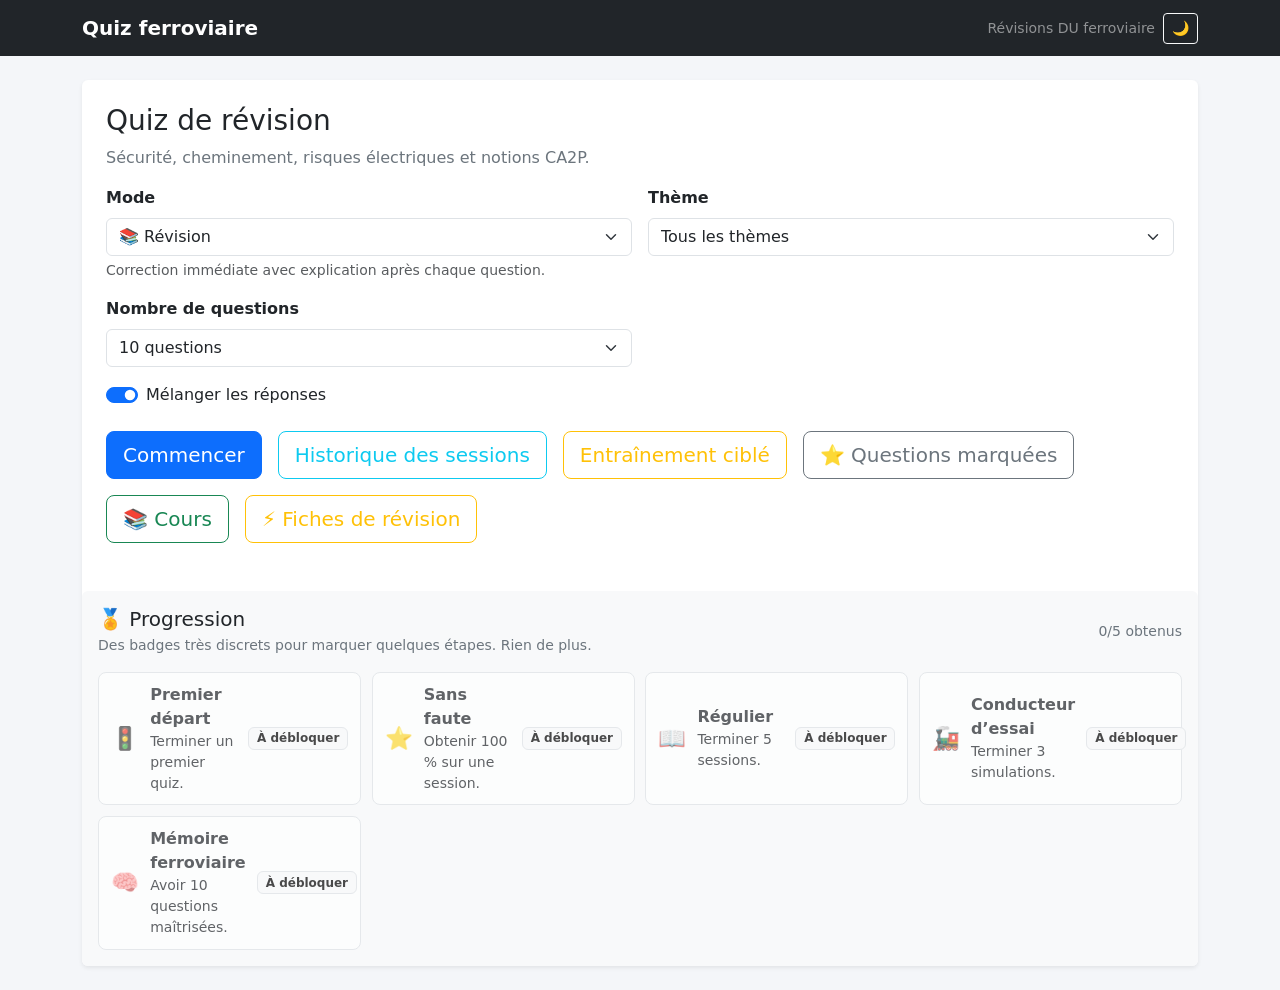
==== commit 985fe176: "ajout de commentaires, corrections diverses" ====
--- a/index.html
+++ b/index.html
@@ -1 +1,1147 @@
-<!doctype html><html lang="fr"><head><meta charset="UTF-8"><meta name="viewport" content="width=device-width,initial-scale=1"><title>Quiz ferroviaire — Révisions</title><link href="https://cdn.jsdelivr.net/npm/bootstrap@5.3.3/dist/css/bootstrap.min.css" rel="stylesheet"><link rel="stylesheet" href="style.css"></head><body><nav class="navbar navbar-dark bg-dark"><div class="container"><span class="navbar-brand fw-bold">Quiz ferroviaire</span><span class="text-white-50 small">Révisions DU ferroviaire</span></div></nav><main class="container py-4"><section id="setup" class="card shadow-sm"><div class="card-body p-4"><h1 class="h3">Quiz de révision</h1><p class="text-secondary">Sécurité, cheminement, risques électriques et notions CA2P.</p><div class="row g-3"><div class="col-md-6"><label class="form-label fw-semibold">Mode</label><select id="mode" class="form-select"><option value="revision">📚 Révision</option><option value="exam">📝 Examen</option><option value="simulation">🚂 Simulation examen</option></select><div id="modeDescription" class="form-text"></div></div><div class="col-md-6" id="themeWrap"><label class="form-label fw-semibold">Thème</label><select id="theme" class="form-select"></select></div><div class="col-md-6"><label class="form-label fw-semibold">Nombre de questions</label><select id="count" class="form-select"><option value="10">10 questions</option><option value="20">20 questions</option><option value="all">Toutes les questions</option></select></div><div class="col-md-6 d-none" id="timerWrap"><label class="form-label fw-semibold">Durée de l'examen</label><select id="duration" class="form-select"><option value="10">10 minutes</option><option value="20" selected>20 minutes</option><option value="30">30 minutes</option></select></div></div><div class="form-check form-switch mt-3"><input class="form-check-input" type="checkbox" id="shuffleAnswers" checked><label class="form-check-label">Mélanger les réponses</label></div><div class="d-flex flex-wrap gap-3 mt-4"><button id="startBtn" class="btn btn-primary btn-lg">Commencer</button><button id="homeHistoryBtn" class="btn btn-outline-info btn-lg">Historique des sessions</button><button id="targetedBtn" class="btn btn-outline-warning btn-lg">Entraînement ciblé</button><button id="courseBtn" class="btn btn-outline-success btn-lg">📚 Cours</button><a href="fiches.html" class="btn btn-outline-warning btn-lg">⚡ Fiches de révision</a></div></div><div class="card border-0 bg-light mt-4"><div class="card-body"><div class="d-flex justify-content-between align-items-center flex-wrap gap-2"><div><h2 class="h5 mb-1">🏅 Progression</h2><p class="small text-secondary mb-0">Des badges très discrets pour marquer quelques étapes. Rien de plus.</p></div><span id="badgeCount" class="small text-secondary"></span></div><div id="badgesHome" class="badge-grid mt-3"></div></div></div></section><section id="course" class="d-none"><div class="card shadow-sm"><div class="card-body p-4"><div class="d-flex justify-content-between align-items-center flex-wrap gap-2"><div><h2 class="h3 mb-1">📚 Cours & fiches de révision</h2><p class="text-secondary mb-0">Cours structurés par thème, puis fiches express pour réviser rapidement.</p></div><button id="closeCourseBtn" class="btn btn-outline-secondary">Retour</button></div><div class="row g-3" id="courseCards"></div><hr class="my-4"><h3 class="h4">⚡ Fiches express</h3><p class="text-secondary small">Les informations à connaître en priorité, regroupées en une page par thème.</p><div class="row g-3" id="revisionSheetCards"></div></div></div></section><section id="quiz" class="d-none"><div class="d-flex justify-content-between align-items-center mb-2 gap-3"><span id="progressText" class="fw-semibold"></span><div class="d-flex align-items-center gap-3"><span id="timer"></span><span id="scoreLive" class="badge text-bg-secondary">Score : 0</span><button id="quitQuizBtn" class="btn btn-outline-danger btn-sm">Quitter le quiz</button></div></div><div class="progress mb-4"><div id="progressBar" class="progress-bar" style="width:0%"></div></div><div class="card shadow-sm"><div class="card-body p-4"><span id="themeBadge" class="badge text-bg-primary mb-3"></span><h2 id="question" class="h4"></h2><p id="instruction" class="text-secondary small"></p><div id="answers" class="d-grid gap-3"></div><button id="hintBtn" class="btn btn-outline-warning btn-sm mt-3">💡 Afficher un indice</button><div id="hint" class="alert alert-warning mt-2 d-none"></div><div id="feedback" class="alert mt-4 d-none"></div><div class="d-flex flex-wrap gap-3 mt-4"><button id="validateBtn" class="btn btn-primary">Valider</button><button id="nextBtn" class="btn btn-dark d-none">Question suivante</button><button id="finishBtn" class="btn btn-danger d-none">Terminer l'examen</button></div></div></div></section><section id="result" class="d-none"><div class="card shadow-sm text-center"><div class="card-body p-5"><div id="resultIcon" class="display-5">✓</div><span id="resultMode" class="badge text-bg-primary mb-2"></span><h2 class="h3">Quiz terminé</h2><p id="resultScore" class="fs-4 fw-bold"></p><p id="resultMessage" class="text-secondary"></p><p id="errorCount" class="fw-semibold"></p><div class="d-flex flex-wrap justify-content-center gap-3 mt-3"><button id="reviewErrorsBtn" class="btn btn-warning">Revoir mes erreurs</button><button id="historyBtn" class="btn btn-outline-info">Historique des sessions</button><button id="restartBtn" class="btn btn-primary">Recommencer</button><button id="backBtn" class="btn btn-outline-secondary">Changer les paramètres</button></div></div></div><div id="errorsCard" class="card shadow-sm mt-3 d-none"><div class="card-body"><h3 class="h5">Questions à revoir</h3><ol id="errorList" class="mb-0"></ol></div></div></section><section id="targeted" class="d-none"><div class="card shadow-sm"><div class="card-body p-4"><div class="d-flex justify-content-between align-items-center flex-wrap gap-2"><div><h2 class="h4 mb-1">Entraînement ciblé</h2><p class="text-secondary small mb-0">Travaille uniquement les questions que tu as déjà ratées ou qui restent à consolider.</p></div><span class="badge text-bg-warning">Ciblé</span></div><div class="row g-3 mt-2"><div class="col-md-6"><label class="form-label fw-semibold">Matière</label><select id="targetTheme" class="form-select"></select></div><div class="col-md-6"><label class="form-label fw-semibold">Questions à travailler</label><select id="targetScope" class="form-select"><option value="errors">Questions déjà ratées</option><option value="review">Questions à revoir en priorité</option></select></div><div class="col-md-6"><label class="form-label fw-semibold">Nombre de questions</label><select id="targetCount" class="form-select"><option value="5">5 questions</option><option value="10">10 questions</option><option value="all">Toutes les questions disponibles</option></select></div></div><div id="targetInfo" class="alert alert-light border mt-3 mb-0"></div><div class="d-flex flex-wrap gap-3 mt-4"><button id="startTargetBtn" class="btn btn-warning">Commencer l'entraînement</button><button id="closeTargetBtn" class="btn btn-secondary">Retour</button></div></div></div></section><section id="history" class="d-none"><div class="card shadow-sm"><div class="card-body p-4"><div class="d-flex justify-content-between align-items-center"><h2 class="h4 mb-0">Historique des sessions</h2><button id="clearHistoryBtn" class="btn btn-sm btn-outline-danger">Effacer l’historique</button></div><p class="text-secondary small mt-2">Les résultats sont enregistrés uniquement dans ce navigateur.</p><div class="card border mb-4"><div class="card-body"><h3 class="h5 mb-3">Filtres</h3><div class="row g-3"><div class="col-md-4"><label class="form-label">Mode</label><select id="historyModeFilter" class="form-select"><option value="all">Tous les modes</option><option value="revision">Révision</option><option value="exam">Examen</option><option value="simulation">Simulation examen</option></select></div><div class="col-md-4"><label class="form-label">Matière</label><select id="historyThemeFilter" class="form-select"><option value="all">Toutes les matières</option></select></div><div class="col-md-4"><label class="form-label">Période</label><select id="historyPeriodFilter" class="form-select"><option value="all">Toutes les dates</option><option value="7">7 derniers jours</option><option value="30">30 derniers jours</option><option value="90">90 derniers jours</option></select></div></div></div></div><div id="historySummary" class="row g-2 mb-4"></div><div class="card border mb-4"><div class="card-body"><h3 class="h5 mb-1">Progression par matière</h3><p class="text-secondary small mb-3">Compare ton dernier score avec ta session précédente sur le même thème. Les sessions « Tous les thèmes » ne sont pas incluses dans ce tableau.</p><div class="table-responsive"><table class="table table-sm table-hover align-middle mb-0"><thead><tr><th>Matière</th><th>Sessions</th><th>Moyenne</th><th>Meilleur score</th><th>Dernier score</th><th>Évolution</th><th>Dernière session</th></tr></thead><tbody id="progressBody"></tbody></table></div></div></div><div class="card border mb-4"><div class="card-body"><h3 class="h5 mb-1">Évolution des scores</h3><p class="text-secondary small mb-3">Les dernières sessions enregistrées, dans l’ordre chronologique. Les quiz « Tous les thèmes » sont inclus.</p><div id="progressChart" class="progress-chart" aria-label="Graphique de progression des scores"></div></div></div><div class="card border mb-4"><div class="card-body"><div class="d-flex justify-content-between align-items-center flex-wrap gap-2"><div><h3 class="h5 mb-1">Maîtrise des questions</h3><p class="text-secondary small mb-0">Suivi question par question : à revoir, en cours ou maîtrisée.</p></div><button id="toggleMasteryBtn" class="btn btn-sm btn-outline-primary" type="button" aria-expanded="false">Afficher le détail</button></div><div id="masterySummary" class="row g-2 mt-3"></div><div id="masteryDetails" class="d-none mt-3"><p class="text-secondary small mb-2">Une question est « maîtrisée » après au moins 3 tentatives, 80 % de réussite minimum et 2 dernières réponses correctes.</p><div class="mastery-table-wrap"><div class="table-responsive"><table class="table table-sm table-hover align-middle mb-0 mastery-table"><thead><tr><th>Question</th><th>Matière</th><th>Tentatives</th><th>Réussite</th><th>Dernière réponse</th><th>État</th></tr></thead><tbody id="masteryBody"></tbody></table></div></div></div></div></div><h3 class="h5 mb-2">Détail des sessions</h3><div class="table-responsive"><table class="table table-sm align-middle"><thead><tr><th>Date</th><th>Mode</th><th>Thème</th><th>Score</th><th>Durée</th><th>Erreurs</th></tr></thead><tbody id="historyBody"></tbody></table></div><button id="closeHistoryBtn" class="btn btn-secondary mt-2">Retour</button></div></div></section></main><script src="questions.js"></script><script src="course.js"></script><script src="script.js"></script></body></html>
+<!doctype html>
+<html lang="fr">
+  <head>
+    <!-- =========================================================
+         CONFIGURATION DE LA PAGE
+         ========================================================= -->
+
+    <meta charset="UTF-8" />
+
+    <meta
+      name="viewport"
+      content="width=device-width, initial-scale=1"
+    />
+
+    <title>Quiz ferroviaire — Révisions</title>
+
+    <!-- Bootstrap -->
+    <link
+      href="https://cdn.jsdelivr.net/npm/bootstrap@5.3.3/dist/css/bootstrap.min.css"
+      rel="stylesheet"
+    />
+
+    <!-- Styles personnalisés -->
+    <link rel="stylesheet" href="style.css" />
+  </head>
+
+  <body>
+    <!-- =========================================================
+         BARRE DE NAVIGATION
+         ========================================================= -->
+
+    <nav class="navbar navbar-dark bg-dark">
+      <div class="container">
+        <!-- Nom du site -->
+        <span class="navbar-brand fw-bold">
+          Quiz ferroviaire
+        </span>
+
+        <div class="d-flex align-items-center gap-2">
+          <!-- Description de la page -->
+          <span class="text-white-50 small d-none d-sm-inline">
+            Révisions DU ferroviaire
+          </span>
+
+          <!-- Bouton de changement de thème -->
+          <button
+            id="themeToggle"
+            class="btn btn-sm btn-outline-light"
+            type="button"
+            title="Activer le mode sombre"
+          >
+            🌙
+          </button>
+        </div>
+      </div>
+    </nav>
+
+    <!-- =========================================================
+         CONTENU PRINCIPAL
+         ========================================================= -->
+
+    <main class="container py-4">
+
+      <!-- =======================================================
+           CONFIGURATION DU QUIZ
+           ======================================================= -->
+
+      <section id="setup" class="card shadow-sm">
+        <div class="card-body p-4">
+
+          <!-- Présentation -->
+          <h1 class="h3">
+            Quiz de révision
+          </h1>
+
+          <p class="text-secondary">
+            Sécurité, cheminement, risques électriques et notions CA2P.
+          </p>
+
+          <!-- ---------------------------------------------------
+               PARAMÈTRES DU QUIZ
+               --------------------------------------------------- -->
+
+          <div class="row g-3">
+
+            <!-- Mode -->
+            <div class="col-md-6">
+              <label class="form-label fw-semibold">
+                Mode
+              </label>
+
+              <select id="mode" class="form-select">
+                <option value="revision">
+                  📚 Révision
+                </option>
+
+                <option value="exam">
+                  📝 Examen
+                </option>
+
+                <option value="simulation">
+                  🚂 Simulation examen
+                </option>
+              </select>
+
+              <!-- Description dynamique du mode sélectionné -->
+              <div
+                id="modeDescription"
+                class="form-text"
+              ></div>
+            </div>
+
+            <!-- Thème -->
+            <div
+              class="col-md-6"
+              id="themeWrap"
+            >
+              <label class="form-label fw-semibold">
+                Thème
+              </label>
+
+              <select
+                id="theme"
+                class="form-select"
+              ></select>
+            </div>
+
+            <!-- Nombre de questions -->
+            <div class="col-md-6">
+              <label class="form-label fw-semibold">
+                Nombre de questions
+              </label>
+
+              <select
+                id="count"
+                class="form-select"
+              >
+                <option value="10">
+                  10 questions
+                </option>
+
+                <option value="20">
+                  20 questions
+                </option>
+
+                <option value="all">
+                  Toutes les questions
+                </option>
+              </select>
+            </div>
+
+            <!-- Durée de l'examen -->
+            <div
+              class="col-md-6 d-none"
+              id="timerWrap"
+            >
+              <label class="form-label fw-semibold">
+                Durée de l'examen
+              </label>
+
+              <select
+                id="duration"
+                class="form-select"
+              >
+                <option value="10">
+                  10 minutes
+                </option>
+
+                <option
+                  value="20"
+                  selected
+                >
+                  20 minutes
+                </option>
+
+                <option value="30">
+                  30 minutes
+                </option>
+              </select>
+            </div>
+          </div>
+
+          <!-- Mélange des réponses -->
+          <div class="form-check form-switch mt-3">
+            <input
+              class="form-check-input"
+              type="checkbox"
+              id="shuffleAnswers"
+              checked
+            />
+
+            <label class="form-check-label">
+              Mélanger les réponses
+            </label>
+          </div>
+
+          <!-- ---------------------------------------------------
+               BOUTONS PRINCIPAUX
+               --------------------------------------------------- -->
+
+          <div class="d-flex flex-wrap gap-3 mt-4">
+
+            <button
+              id="startBtn"
+              class="btn btn-primary btn-lg"
+            >
+              Commencer
+            </button>
+
+            <button
+              id="homeHistoryBtn"
+              class="btn btn-outline-info btn-lg"
+            >
+              Historique des sessions
+            </button>
+
+            <button
+              id="targetedBtn"
+              class="btn btn-outline-warning btn-lg"
+            >
+              Entraînement ciblé
+            </button>
+
+            <button
+              id="markedBtn"
+              class="btn btn-outline-secondary btn-lg"
+            >
+              ⭐ Questions marquées
+            </button>
+
+            <button
+              id="courseBtn"
+              class="btn btn-outline-success btn-lg"
+            >
+              📚 Cours
+            </button>
+
+            <a
+              href="fiches.html"
+              class="btn btn-outline-warning btn-lg"
+            >
+              ⚡ Fiches de révision
+            </a>
+
+          </div>
+        </div>
+
+        <!-- =====================================================
+             PROGRESSION ET BADGES
+             ===================================================== -->
+
+        <div class="card border-0 bg-light mt-4">
+          <div class="card-body">
+
+            <div
+              class="d-flex justify-content-between align-items-center flex-wrap gap-2"
+            >
+              <div>
+                <h2 class="h5 mb-1">
+                  🏅 Progression
+                </h2>
+
+                <p class="small text-secondary mb-0">
+                  Des badges très discrets pour marquer quelques étapes.
+                  Rien de plus.
+                </p>
+              </div>
+
+              <!-- Nombre de badges obtenus -->
+              <span
+                id="badgeCount"
+                class="small text-secondary"
+              ></span>
+            </div>
+
+            <!-- Liste des badges -->
+            <div
+              id="badgesHome"
+              class="badge-grid mt-3"
+            ></div>
+
+          </div>
+        </div>
+      </section>
+
+      <!-- =======================================================
+           ANCIENNE SECTION COURS
+           ======================================================= -->
+
+      <!--
+        Cette section est conservée pour compatibilité avec
+        la logique existante du projet.
+        Le bouton "Cours" redirige actuellement vers cours.html.
+      -->
+
+      <section
+        id="course"
+        class="d-none"
+      >
+        <div class="card shadow-sm">
+          <div class="card-body p-4">
+
+            <div
+              class="d-flex justify-content-between align-items-center flex-wrap gap-2"
+            >
+              <div>
+                <h2 class="h3 mb-1">
+                  📚 Cours & fiches de révision
+                </h2>
+
+                <p class="text-secondary mb-0">
+                  Cours structurés par thème, puis fiches express pour
+                  réviser rapidement.
+                </p>
+              </div>
+
+              <button
+                id="closeCourseBtn"
+                class="btn btn-outline-secondary"
+              >
+                Retour
+              </button>
+            </div>
+
+            <!-- Cartes des cours -->
+            <div
+              class="row g-3"
+              id="courseCards"
+            ></div>
+
+            <hr class="my-4" />
+
+            <!-- Fiches express -->
+            <h3 class="h4">
+              ⚡ Fiches express
+            </h3>
+
+            <p class="text-secondary small">
+              Les informations à connaître en priorité, regroupées en une
+              page par thème.
+            </p>
+
+            <div
+              class="row g-3"
+              id="revisionSheetCards"
+            ></div>
+
+          </div>
+        </div>
+      </section>
+
+      <!-- =======================================================
+           INTERFACE DU QUIZ
+           ======================================================= -->
+
+      <section
+        id="quiz"
+        class="d-none"
+      >
+        <!-- -----------------------------------------------------
+             BARRE DE PROGRESSION ET INFORMATIONS
+             ----------------------------------------------------- -->
+
+        <div
+          class="d-flex justify-content-between align-items-center mb-2 gap-3"
+        >
+          <!-- Question actuelle -->
+          <span
+            id="progressText"
+            class="fw-semibold"
+          ></span>
+
+          <div class="d-flex align-items-center gap-3">
+
+            <!-- Chronomètre -->
+            <span id="timer"></span>
+
+            <!-- Score en direct -->
+            <span
+              id="scoreLive"
+              class="badge text-bg-secondary"
+            >
+              Score : 0
+            </span>
+
+            <!-- Quitter le quiz -->
+            <button
+              id="quitQuizBtn"
+              class="btn btn-outline-danger btn-sm"
+            >
+              Quitter le quiz
+            </button>
+
+          </div>
+        </div>
+
+        <!-- Barre de progression -->
+        <div class="progress mb-4">
+          <div
+            id="progressBar"
+            class="progress-bar"
+            style="width: 0%"
+          ></div>
+        </div>
+
+        <!-- -----------------------------------------------------
+             QUESTION
+             ----------------------------------------------------- -->
+
+        <div class="card shadow-sm">
+          <div class="card-body p-4">
+
+            <!-- Informations sur la question -->
+            <div
+              class="d-flex flex-wrap align-items-center gap-2 mb-3"
+            >
+
+              <!-- Thème -->
+              <span
+                id="themeBadge"
+                class="badge text-bg-primary"
+              ></span>
+
+              <!-- Difficulté -->
+              <span
+                id="difficultyBadge"
+                class="badge text-bg-secondary"
+              ></span>
+
+              <!-- Question piège -->
+              <span
+                id="trapBadge"
+                class="badge text-bg-warning d-none"
+              >
+                ⚠️ Question piège
+              </span>
+
+              <!-- Marquage de la question -->
+              <button
+                id="markQuestionBtn"
+                class="btn btn-sm btn-outline-secondary ms-auto"
+                type="button"
+              >
+                ☆ À revoir
+              </button>
+
+            </div>
+
+            <!-- Intitulé -->
+            <h2
+              id="question"
+              class="h4"
+            ></h2>
+
+            <!-- Consigne -->
+            <p
+              id="instruction"
+              class="text-secondary small"
+            ></p>
+
+            <!-- Raccourcis clavier -->
+            <p
+              id="keyboardHelp"
+              class="keyboard-help small text-secondary mb-3"
+            >
+              ⌨️ Raccourcis : 1–9 répondre · Entrée valider/suivant ·
+              M marquer · I indice
+            </p>
+
+            <!-- Réponses -->
+            <div
+              id="answers"
+              class="d-grid gap-3"
+            ></div>
+
+            <!-- Indice -->
+            <button
+              id="hintBtn"
+              class="btn btn-outline-warning btn-sm mt-3"
+            >
+              💡 Afficher un indice
+            </button>
+
+            <div
+              id="hint"
+              class="alert alert-warning mt-2 d-none"
+            ></div>
+
+            <!-- Correction -->
+            <div
+              id="feedback"
+              class="alert mt-4 d-none"
+            ></div>
+
+            <!-- -------------------------------------------------
+                 BOUTONS DE NAVIGATION DU QUIZ
+                 ------------------------------------------------- -->
+
+            <div class="d-flex flex-wrap gap-3 mt-4">
+
+              <!-- Validation de la réponse -->
+              <button
+                id="validateBtn"
+                class="btn btn-primary"
+              >
+                Valider
+              </button>
+
+              <!-- Passage à la question suivante -->
+              <button
+                id="nextBtn"
+                class="btn btn-dark d-none"
+              >
+                Question suivante
+              </button>
+
+              <!-- Fin de l'examen -->
+              <button
+                id="finishBtn"
+                class="btn btn-danger d-none"
+              >
+                Terminer l'examen
+              </button>
+
+            </div>
+          </div>
+        </div>
+      </section>
+
+      <!-- =======================================================
+           ÉCRAN DE RÉSULTATS
+           ======================================================= -->
+
+      <section
+        id="result"
+        class="d-none"
+      >
+        <div class="card shadow-sm text-center">
+          <div class="card-body p-5">
+
+            <!-- Icône du résultat -->
+            <div
+              id="resultIcon"
+              class="display-5"
+            >
+              ✓
+            </div>
+
+            <!-- Mode du quiz -->
+            <span
+              id="resultMode"
+              class="badge text-bg-primary mb-2"
+            ></span>
+
+            <h2 class="h3">
+              Quiz terminé
+            </h2>
+
+            <!-- Score -->
+            <p
+              id="resultScore"
+              class="fs-4 fw-bold"
+            ></p>
+
+            <!-- Message -->
+            <p
+              id="resultMessage"
+              class="text-secondary"
+            ></p>
+
+            <!-- Nombre d'erreurs -->
+            <p
+              id="errorCount"
+              class="fw-semibold"
+            ></p>
+
+            <!-- Actions -->
+            <div
+              class="d-flex flex-wrap justify-content-center gap-3 mt-3"
+            >
+
+              <button
+                id="reviewErrorsBtn"
+                class="btn btn-warning"
+              >
+                Revoir mes erreurs
+              </button>
+
+              <button
+                id="historyBtn"
+                class="btn btn-outline-info"
+              >
+                Historique des sessions
+              </button>
+
+              <button
+                id="restartBtn"
+                class="btn btn-primary"
+              >
+                Recommencer
+              </button>
+
+              <button
+                id="backBtn"
+                class="btn btn-outline-secondary"
+              >
+                Changer les paramètres
+              </button>
+
+            </div>
+          </div>
+        </div>
+
+        <!-- -----------------------------------------------------
+             LISTE DES ERREURS
+             ----------------------------------------------------- -->
+
+        <div
+          id="errorsCard"
+          class="card shadow-sm mt-3 d-none"
+        >
+          <div class="card-body">
+
+            <h3 class="h5">
+              Questions à revoir
+            </h3>
+
+            <ol
+              id="errorList"
+              class="mb-0"
+            ></ol>
+
+          </div>
+        </div>
+      </section>
+
+      <!-- =======================================================
+           ENTRAÎNEMENT CIBLÉ
+           ======================================================= -->
+
+      <section
+        id="targeted"
+        class="d-none"
+      >
+        <div class="card shadow-sm">
+          <div class="card-body p-4">
+
+            <div
+              class="d-flex justify-content-between align-items-center flex-wrap gap-2"
+            >
+              <div>
+                <h2 class="h4 mb-1">
+                  Entraînement ciblé
+                </h2>
+
+                <p class="text-secondary small mb-0">
+                  Travaille uniquement les questions que tu as déjà ratées
+                  ou qui restent à consolider.
+                </p>
+              </div>
+
+              <span class="badge text-bg-warning">
+                Ciblé
+              </span>
+            </div>
+
+            <!-- Paramètres de l'entraînement -->
+            <div class="row g-3 mt-2">
+
+              <!-- Matière -->
+              <div class="col-md-6">
+                <label class="form-label fw-semibold">
+                  Matière
+                </label>
+
+                <select
+                  id="targetTheme"
+                  class="form-select"
+                ></select>
+              </div>
+
+              <!-- Type de questions -->
+              <div class="col-md-6">
+                <label class="form-label fw-semibold">
+                  Questions à travailler
+                </label>
+
+                <select
+                  id="targetScope"
+                  class="form-select"
+                >
+                  <option value="errors">
+                    Questions déjà ratées
+                  </option>
+
+                  <option value="review">
+                    Questions à revoir en priorité
+                  </option>
+                </select>
+              </div>
+
+              <!-- Nombre de questions -->
+              <div class="col-md-6">
+                <label class="form-label fw-semibold">
+                  Nombre de questions
+                </label>
+
+                <select
+                  id="targetCount"
+                  class="form-select"
+                >
+                  <option value="5">
+                    5 questions
+                  </option>
+
+                  <option value="10">
+                    10 questions
+                  </option>
+
+                  <option value="all">
+                    Toutes les questions disponibles
+                  </option>
+                </select>
+              </div>
+
+            </div>
+
+            <!-- Informations sur les questions disponibles -->
+            <div
+              id="targetInfo"
+              class="alert alert-light border mt-3 mb-0"
+            ></div>
+
+            <!-- Actions -->
+            <div class="d-flex flex-wrap gap-3 mt-4">
+
+              <button
+                id="startTargetBtn"
+                class="btn btn-warning"
+              >
+                Commencer l'entraînement
+              </button>
+
+              <button
+                id="closeTargetBtn"
+                class="btn btn-secondary"
+              >
+                Retour
+              </button>
+
+            </div>
+          </div>
+        </div>
+      </section>
+
+      <!-- =======================================================
+           QUESTIONS MARQUÉES
+           ======================================================= -->
+
+      <section
+        id="marked"
+        class="d-none"
+      >
+        <div class="card shadow-sm">
+          <div class="card-body p-4">
+
+            <div
+              class="d-flex justify-content-between align-items-center flex-wrap gap-2"
+            >
+              <div>
+                <h2 class="h4 mb-1">
+                  ⭐ Questions marquées
+                </h2>
+
+                <p class="text-secondary small mb-0">
+                  Une liste personnelle pour retrouver rapidement les
+                  questions que tu veux revoir.
+                </p>
+              </div>
+
+              <button
+                id="closeMarkedBtn"
+                class="btn btn-secondary"
+              >
+                Retour
+              </button>
+            </div>
+
+            <!-- Liste des questions marquées -->
+            <div
+              id="markedList"
+              class="list-group mt-3"
+            ></div>
+
+            <!-- Lancer un quiz avec les questions marquées -->
+            <div class="d-flex flex-wrap gap-2 mt-3">
+              <button
+                id="startMarkedBtn"
+                class="btn btn-primary"
+              >
+                Commencer avec mes questions marquées
+              </button>
+            </div>
+
+          </div>
+        </div>
+      </section>
+
+      <!-- =======================================================
+           HISTORIQUE DES SESSIONS
+           ======================================================= -->
+
+      <section
+        id="history"
+        class="d-none"
+      >
+        <div class="card shadow-sm">
+          <div class="card-body p-4">
+
+            <!-- En-tête -->
+            <div
+              class="d-flex justify-content-between align-items-center"
+            >
+              <h2 class="h4 mb-0">
+                Historique des sessions
+              </h2>
+
+              <div class="d-flex flex-wrap gap-2">
+
+                <!-- Réinitialisation des statistiques -->
+                <button
+                  id="resetStatsBtn"
+                  class="btn btn-sm btn-outline-warning"
+                >
+                  Réinitialiser les statistiques
+                </button>
+
+                <!-- Suppression de l'historique -->
+                <button
+                  id="clearHistoryBtn"
+                  class="btn btn-sm btn-outline-danger"
+                >
+                  Effacer l’historique
+                </button>
+
+              </div>
+            </div>
+
+            <p class="text-secondary small mt-2">
+              Les résultats sont enregistrés uniquement dans ce navigateur.
+            </p>
+
+            <!-- =================================================
+                 FILTRES DE L'HISTORIQUE
+                 ================================================= -->
+
+            <div class="card border mb-4">
+              <div class="card-body">
+
+                <h3 class="h5 mb-3">
+                  Filtres
+                </h3>
+
+                <div class="row g-3">
+
+                  <!-- Filtre par mode -->
+                  <div class="col-md-4">
+                    <label class="form-label">
+                      Mode
+                    </label>
+
+                    <select
+                      id="historyModeFilter"
+                      class="form-select"
+                    >
+                      <option value="all">
+                        Tous les modes
+                      </option>
+
+                      <option value="revision">
+                        Révision
+                      </option>
+
+                      <option value="exam">
+                        Examen
+                      </option>
+
+                      <option value="simulation">
+                        Simulation examen
+                      </option>
+                    </select>
+                  </div>
+
+                  <!-- Filtre par matière -->
+                  <div class="col-md-4">
+                    <label class="form-label">
+                      Matière
+                    </label>
+
+                    <select
+                      id="historyThemeFilter"
+                      class="form-select"
+                    >
+                      <option value="all">
+                        Toutes les matières
+                      </option>
+                    </select>
+                  </div>
+
+                  <!-- Filtre par période -->
+                  <div class="col-md-4">
+                    <label class="form-label">
+                      Période
+                    </label>
+
+                    <select
+                      id="historyPeriodFilter"
+                      class="form-select"
+                    >
+                      <option value="all">
+                        Toutes les dates
+                      </option>
+
+                      <option value="7">
+                        7 derniers jours
+                      </option>
+
+                      <option value="30">
+                        30 derniers jours
+                      </option>
+
+                      <option value="90">
+                        90 derniers jours
+                      </option>
+                    </select>
+                  </div>
+
+                </div>
+              </div>
+            </div>
+
+            <!-- =================================================
+                 RÉSUMÉ DE L'HISTORIQUE
+                 ================================================= -->
+
+            <div
+              id="historySummary"
+              class="row g-2 mb-4"
+            ></div>
+
+            <!-- =================================================
+                 PROGRESSION PAR MATIÈRE
+                 ================================================= -->
+
+            <div class="card border mb-4">
+              <div class="card-body">
+
+                <h3 class="h5 mb-1">
+                  Progression par matière
+                </h3>
+
+                <p class="text-secondary small mb-3">
+                  Compare ton dernier score avec ta session précédente sur
+                  le même thème. Les sessions « Tous les thèmes » ne sont
+                  pas incluses dans ce tableau.
+                </p>
+
+                <div class="table-responsive">
+                  <table
+                    class="table table-sm table-hover align-middle mb-0"
+                  >
+                    <thead>
+                      <tr>
+                        <th>Matière</th>
+                        <th>Sessions</th>
+                        <th>Moyenne</th>
+                        <th>Meilleur score</th>
+                        <th>Dernier score</th>
+                        <th>Évolution</th>
+                        <th>Dernière session</th>
+                      </tr>
+                    </thead>
+
+                    <tbody id="progressBody"></tbody>
+                  </table>
+                </div>
+
+              </div>
+            </div>
+
+            <!-- =================================================
+                 GRAPHIQUE D'ÉVOLUTION
+                 ================================================= -->
+
+            <div class="card border mb-4">
+              <div class="card-body">
+
+                <h3 class="h5 mb-1">
+                  Évolution des scores
+                </h3>
+
+                <p class="text-secondary small mb-3">
+                  Les dernières sessions enregistrées, dans l’ordre
+                  chronologique. Les quiz « Tous les thèmes » sont inclus.
+                </p>
+
+                <div
+                  id="progressChart"
+                  class="progress-chart"
+                  aria-label="Graphique de progression des scores"
+                ></div>
+
+              </div>
+            </div>
+
+            <!-- =================================================
+                 MAÎTRISE DES QUESTIONS
+                 ================================================= -->
+
+            <div class="card border mb-4">
+              <div class="card-body">
+
+                <div
+                  class="d-flex justify-content-between align-items-center flex-wrap gap-2"
+                >
+                  <div>
+                    <h3 class="h5 mb-1">
+                      Maîtrise des questions
+                    </h3>
+
+                    <p class="text-secondary small mb-0">
+                      Suivi question par question : à revoir, en cours ou
+                      maîtrisée.
+                    </p>
+                  </div>
+
+                  <!-- Affichage/masquage du détail -->
+                  <button
+                    id="toggleMasteryBtn"
+                    class="btn btn-sm btn-outline-primary"
+                    type="button"
+                    aria-expanded="false"
+                  >
+                    Afficher le détail
+                  </button>
+                </div>
+
+                <!-- Résumé de la maîtrise -->
+                <div
+                  id="masterySummary"
+                  class="row g-2 mt-3"
+                ></div>
+
+                <!-- Détail de la maîtrise -->
+                <div
+                  id="masteryDetails"
+                  class="d-none mt-3"
+                >
+
+                  <p class="text-secondary small mb-2">
+                    Une question est « maîtrisée » après au moins 3
+                    tentatives, 80 % de réussite minimum et 2 dernières
+                    réponses correctes.
+                  </p>
+
+                  <div class="mastery-table-wrap">
+                    <div class="table-responsive">
+
+                      <table
+                        class="table table-sm table-hover align-middle mb-0 mastery-table"
+                      >
+                        <thead>
+                          <tr>
+                            <th>Question</th>
+                            <th>Matière</th>
+                            <th>Tentatives</th>
+                            <th>Réussite</th>
+                            <th>Dernière réponse</th>
+                            <th>État</th>
+                          </tr>
+                        </thead>
+
+                        <tbody id="masteryBody"></tbody>
+                      </table>
+
+                    </div>
+                  </div>
+                </div>
+
+              </div>
+            </div>
+
+            <!-- =================================================
+                 DÉTAIL DES SESSIONS
+                 ================================================= -->
+
+            <h3 class="h5 mb-2">
+              Détail des sessions
+            </h3>
+
+            <div class="table-responsive">
+              <table class="table table-sm align-middle">
+
+                <thead>
+                  <tr>
+                    <th>Date</th>
+                    <th>Mode</th>
+                    <th>Thème</th>
+                    <th>Score</th>
+                    <th>Durée</th>
+                    <th>Erreurs</th>
+                  </tr>
+                </thead>
+
+                <tbody id="historyBody"></tbody>
+
+              </table>
+            </div>
+
+            <!-- Retour -->
+            <button
+              id="closeHistoryBtn"
+              class="btn btn-secondary mt-2"
+            >
+              Retour
+            </button>
+
+          </div>
+        </div>
+      </section>
+
+    </main>
+
+    <!-- =========================================================
+         SCRIPTS DU PROJET
+         ========================================================= -->
+
+    <!-- Banque de questions -->
+    <script src="questions.js"></script>
+
+    <!-- Données des cours et fiches -->
+    <script src="course.js"></script>
+
+    <!-- Logique principale du quiz -->
+    <script src="script.js"></script>
+  </body>
+</html>
--- a/style.css
+++ b/style.css
@@ -1,24 +1,616 @@
-body{background:#f4f6f9}.card{border:0}main{max-width:900px}.answer-btn{text-align:left;white-space:normal}.answer-btn.selected{border-width:2px;border-color:#0d6efd;background:#e7f1ff}.answer-btn.correct{border-color:#198754;background:#d1e7dd}.answer-btn.wrong{border-color:#dc3545;background:#f8d7da}.answer-btn:disabled{opacity:1}#question{line-height:1.45}.progress{height:10px}
-
-.answer-btn.selected{border-width:2px}.answer-btn.correct{background:#198754!important;color:#fff!important;border-color:#198754!important}.answer-btn.wrong{background:#dc3545!important;color:#fff!important;border-color:#dc3545!important}#errorList li{margin-bottom:.8rem}
-.progress-chart{width:100%;min-height:240px;overflow-x:auto}.progress-chart svg{display:block;width:100%;min-width:620px;height:240px}.progress-chart .chart-grid{stroke:#dee2e6;stroke-width:1}.progress-chart .chart-line{fill:none;stroke:#0d6efd;stroke-width:3;stroke-linecap:round;stroke-linejoin:round}.progress-chart .chart-point{fill:#0d6efd}.progress-chart text{font-size:12px;fill:#6c757d}.mastery-red{color:#dc3545;font-weight:600}.mastery-orange{color:#fd7e14;font-weight:600}.mastery-green{color:#198754;font-weight:600}.targeted-count{font-weight:700}
-
-/* Suivi de maîtrise compact : résumé visible, détail repliable et zone de défilement. */
-.mastery-summary-card{border:1px solid #dee2e6;border-radius:.5rem;padding:.55rem .7rem;text-align:center;display:flex;align-items:center;justify-content:center;gap:.4rem;min-height:48px}
-.mastery-summary-card strong{font-size:1.1rem}
-.mastery-summary-card span{font-size:.85rem;color:#6c757d}
-.mastery-summary-red{border-color:#f1b0b7;background:#fff8f8}
-.mastery-summary-orange{border-color:#ffda9e;background:#fffaf2}
-.mastery-summary-green{border-color:#a3cfbb;background:#f6fbf8}
-.mastery-table-wrap{max-height:380px;overflow:auto;border:1px solid #dee2e6;border-radius:.375rem}
-.mastery-table{font-size:.86rem}
-.mastery-table thead th{position:sticky;top:0;background:#fff;z-index:1;white-space:nowrap}
-.mastery-table td:first-child{min-width:280px;max-width:560px}
-
-/* V9 — cours, fiches et badges */
-.course-card{border-color:#dbe3ea;transition:transform .15s ease,box-shadow .15s ease}.course-card:hover{transform:translateY(-2px);box-shadow:0 .35rem 1rem rgba(15,23,42,.08)}
-.course-icon{width:42px;height:42px;border-radius:12px;background:#eef6ff;display:flex;align-items:center;justify-content:center;font-size:1.35rem;flex:0 0 auto}.course-icon.small{width:34px;height:34px;font-size:1.1rem}
-.course-section{border-top:1px solid #edf1f4;padding-top:.9rem;margin-top:.9rem}.course-section ul,.revision-sheet ul{padding-left:1.2rem}.course-section li,.revision-sheet li{margin-bottom:.4rem}.course-key{background:#fff8df;border-left:4px solid #f0ad00;padding:.65rem .75rem;border-radius:.35rem;font-size:.92rem}
-.revision-sheet{height:100%;background:linear-gradient(180deg,#fff,#f8fafc);border:1px solid #dbe3ea;border-radius:.75rem;padding:1rem}.revision-sheet:hover{border-color:#a9c6dd}
-.badge-grid{display:grid;grid-template-columns:repeat(auto-fit,minmax(220px,1fr));gap:.65rem}.badge-progress{display:flex;align-items:center;gap:.65rem;border:1px solid #dee2e6;border-radius:.65rem;padding:.65rem .75rem;background:#fff}.badge-progress.locked{opacity:.58}.badge-progress.earned{box-shadow:0 0 0 1px rgba(25,135,84,.12)}.badge-symbol{font-size:1.5rem}
-.course-page{max-width:1100px}.course-card,.revision-sheet{transition:transform .15s ease,box-shadow .15s ease}.course-card:hover,.revision-sheet:hover{transform:translateY(-2px);box-shadow:0 .35rem 1rem rgba(0,0,0,.08)}.course-icon{font-size:2rem;line-height:1}.course-icon.small{font-size:1.5rem}.course-section ul{margin-bottom:1rem}.course-section li,.revision-big-list li{margin-bottom:.55rem;line-height:1.5}.course-key{background:#f8f9fa;border-left:4px solid #0d6efd;padding:.75rem 1rem;border-radius:.25rem}.course-reading{max-width:950px}.revision-reading{max-width:850px}.revision-big-list{font-size:1.05rem}.revision-big-list li{margin-bottom:1rem}.badge-progress{display:flex;align-items:center;gap:.7rem;padding:.65rem .75rem;border:1px solid #dee2e6;border-radius:.5rem;background:#fff}.badge-progress.locked{opacity:.7}.badge-symbol{font-size:1.4rem}
+/* ============================================================
+   STYLE GÉNÉRAL
+   ============================================================ */
+
+body {
+  background: #f4f6f9;
+}
+
+main {
+  max-width: 900px;
+}
+
+.card {
+  border: 0;
+}
+
+
+/* ============================================================
+   BOUTONS DE RÉPONSE
+   ============================================================ */
+
+.answer-btn {
+  text-align: left;
+  white-space: normal;
+  min-height: 52px;
+  padding: 0.75rem 1rem;
+}
+
+.answer-btn.selected {
+  border-width: 2px;
+  border-color: #0d6efd;
+  background: #e7f1ff;
+}
+
+.answer-btn.correct {
+  border-color: #198754;
+  background: #d1e7dd;
+}
+
+.answer-btn.wrong {
+  border-color: #dc3545;
+  background: #f8d7da;
+}
+
+.answer-btn:disabled {
+  opacity: 1;
+}
+
+
+/* ============================================================
+   QUESTION ET PROGRESSION
+   ============================================================ */
+
+#question {
+  line-height: 1.45;
+}
+
+.progress {
+  height: 10px;
+}
+
+
+/* ============================================================
+   COULEURS DES RÉPONSES APRÈS VALIDATION
+   ============================================================ */
+
+.answer-btn.selected {
+  border-width: 2px;
+}
+
+.answer-btn.correct {
+  background: #198754 !important;
+  color: #fff !important;
+  border-color: #198754 !important;
+}
+
+.answer-btn.wrong {
+  background: #dc3545 !important;
+  color: #fff !important;
+  border-color: #dc3545 !important;
+}
+
+
+/* ============================================================
+   LISTE DES ERREURS
+   ============================================================ */
+
+#errorList li {
+  margin-bottom: 0.8rem;
+}
+
+
+/* ============================================================
+   GRAPHIQUE DE PROGRESSION
+   ============================================================ */
+
+.progress-chart {
+  width: 100%;
+  min-height: 240px;
+  overflow-x: auto;
+}
+
+.progress-chart svg {
+  display: block;
+  width: 100%;
+  min-width: 620px;
+  height: 240px;
+}
+
+.progress-chart .chart-grid {
+  stroke: #dee2e6;
+  stroke-width: 1;
+}
+
+.progress-chart .chart-line {
+  fill: none;
+  stroke: #0d6efd;
+  stroke-width: 3;
+  stroke-linecap: round;
+  stroke-linejoin: round;
+}
+
+.progress-chart .chart-point {
+  fill: #0d6efd;
+}
+
+.progress-chart text {
+  font-size: 12px;
+  fill: #6c757d;
+}
+
+
+/* ============================================================
+   NIVEAUX DE MAÎTRISE
+   ============================================================ */
+
+.mastery-red {
+  color: #dc3545;
+  font-weight: 600;
+}
+
+.mastery-orange {
+  color: #fd7e14;
+  font-weight: 600;
+}
+
+.mastery-green {
+  color: #198754;
+  font-weight: 600;
+}
+
+.targeted-count {
+  font-weight: 700;
+}
+
+
+/* ============================================================
+   SUIVI DE MAÎTRISE
+   ============================================================ */
+
+/* Résumé compact des différents niveaux de maîtrise. */
+.mastery-summary-card {
+  border: 1px solid #dee2e6;
+  border-radius: 0.5rem;
+  padding: 0.55rem 0.7rem;
+  text-align: center;
+  display: flex;
+  align-items: center;
+  justify-content: center;
+  gap: 0.4rem;
+  min-height: 48px;
+}
+
+.mastery-summary-card strong {
+  font-size: 1.1rem;
+}
+
+.mastery-summary-card span {
+  font-size: 0.85rem;
+  color: #6c757d;
+}
+
+.mastery-summary-red {
+  border-color: #f1b0b7;
+  background: #fff8f8;
+}
+
+.mastery-summary-orange {
+  border-color: #ffda9e;
+  background: #fffaf2;
+}
+
+.mastery-summary-green {
+  border-color: #a3cfbb;
+  background: #f6fbf8;
+}
+
+
+/* Tableau de maîtrise avec défilement vertical. */
+.mastery-table-wrap {
+  max-height: 380px;
+  overflow: auto;
+  border: 1px solid #dee2e6;
+  border-radius: 0.375rem;
+}
+
+.mastery-table {
+  font-size: 0.86rem;
+}
+
+.mastery-table thead th {
+  position: sticky;
+  top: 0;
+  background: #fff;
+  z-index: 1;
+  white-space: nowrap;
+}
+
+.mastery-table td:first-child {
+  min-width: 280px;
+  max-width: 560px;
+}
+
+
+/* ============================================================
+   COURS, FICHES ET BADGES
+   Version V9
+   ============================================================ */
+
+.course-card {
+  border-color: #dbe3ea;
+  transition:
+    transform 0.15s ease,
+    box-shadow 0.15s ease;
+}
+
+.course-card:hover {
+  transform: translateY(-2px);
+  box-shadow: 0 0.35rem 1rem rgba(15, 23, 42, 0.08);
+}
+
+
+/* Icônes utilisées dans les cours et fiches. */
+.course-icon {
+  width: 42px;
+  height: 42px;
+  border-radius: 12px;
+  background: #eef6ff;
+  display: flex;
+  align-items: center;
+  justify-content: center;
+  font-size: 1.35rem;
+  flex: 0 0 auto;
+}
+
+.course-icon.small {
+  width: 34px;
+  height: 34px;
+  font-size: 1.1rem;
+}
+
+
+/* Sections à l'intérieur d'une fiche de cours. */
+.course-section {
+  border-top: 1px solid #edf1f4;
+  padding-top: 0.9rem;
+  margin-top: 0.9rem;
+}
+
+.course-section ul,
+.revision-sheet ul {
+  padding-left: 1.2rem;
+}
+
+.course-section li,
+.revision-sheet li {
+  margin-bottom: 0.4rem;
+}
+
+
+/* Encadré "À mémoriser". */
+.course-key {
+  background: #fff8df;
+  border-left: 4px solid #f0ad00;
+  padding: 0.65rem 0.75rem;
+  border-radius: 0.35rem;
+  font-size: 0.92rem;
+}
+
+
+/* Fiches de révision. */
+.revision-sheet {
+  height: 100%;
+  background: linear-gradient(180deg, #fff, #f8fafc);
+  border: 1px solid #dbe3ea;
+  border-radius: 0.75rem;
+  padding: 1rem;
+}
+
+.revision-sheet:hover {
+  border-color: #a9c6dd;
+}
+
+
+/* Grille des badges. */
+.badge-grid {
+  display: grid;
+  grid-template-columns: repeat(auto-fit, minmax(220px, 1fr));
+  gap: 0.65rem;
+}
+
+.badge-progress {
+  display: flex;
+  align-items: center;
+  gap: 0.65rem;
+  border: 1px solid #dee2e6;
+  border-radius: 0.65rem;
+  padding: 0.65rem 0.75rem;
+  background: #fff;
+}
+
+.badge-progress.locked {
+  opacity: 0.58;
+}
+
+.badge-progress.earned {
+  box-shadow: 0 0 0 1px rgba(25, 135, 84, 0.12);
+}
+
+.badge-symbol {
+  font-size: 1.5rem;
+}
+
+
+/* ============================================================
+   PAGES COURS ET FICHES
+   ============================================================ */
+
+.course-page {
+  max-width: 1100px;
+}
+
+.course-card,
+.revision-sheet {
+  transition:
+    transform 0.15s ease,
+    box-shadow 0.15s ease;
+}
+
+.course-card:hover,
+.revision-sheet:hover {
+  transform: translateY(-2px);
+  box-shadow: 0 0.35rem 1rem rgba(0, 0, 0, 0.08);
+}
+
+
+/* Icônes sur les pages de cours. */
+.course-icon {
+  font-size: 2rem;
+  line-height: 1;
+}
+
+.course-icon.small {
+  font-size: 1.5rem;
+}
+
+
+/* Mise en forme du contenu des cours. */
+.course-section ul {
+  margin-bottom: 1rem;
+}
+
+.course-section li,
+.revision-big-list li {
+  margin-bottom: 0.55rem;
+  line-height: 1.5;
+}
+
+
+/* Encadré de mémorisation. */
+.course-key {
+  background: #f8f9fa;
+  border-left: 4px solid #0d6efd;
+  padding: 0.75rem 1rem;
+  border-radius: 0.25rem;
+}
+
+
+/* Largeur des pages de lecture. */
+.course-reading {
+  max-width: 950px;
+}
+
+.revision-reading {
+  max-width: 850px;
+}
+
+
+/* Grandes listes des fiches de révision. */
+.revision-big-list {
+  font-size: 1.05rem;
+}
+
+.revision-big-list li {
+  margin-bottom: 1rem;
+}
+
+
+/* Badges affichés sur la page principale. */
+.badge-progress {
+  display: flex;
+  align-items: center;
+  gap: 0.7rem;
+  padding: 0.65rem 0.75rem;
+  border: 1px solid #dee2e6;
+  border-radius: 0.5rem;
+  background: #fff;
+}
+
+.badge-progress.locked {
+  opacity: 0.7;
+}
+
+.badge-symbol {
+  font-size: 1.4rem;
+}
+
+
+/* ============================================================
+   ERGONOMIE, NIVEAUX ET MODE SOMBRE
+   Version V10
+   ============================================================ */
+
+.keyboard-help {
+  opacity: 0.8;
+}
+
+.difficulty-badge {
+  font-size: 0.78rem;
+}
+
+
+/* Couleurs adaptées au thème Bootstrap actif. */
+.list-group-item {
+  background: var(--bs-body-bg);
+  color: var(--bs-body-color);
+}
+
+
+/* ============================================================
+   RESPONSIVE — TABLETTES ET MOBILES
+   ============================================================ */
+
+@media (max-width: 767.98px) {
+  main {
+    max-width: 100%;
+  }
+
+  .card-body.p-4 {
+    padding: 1.15rem !important;
+  }
+
+  .answer-btn {
+    min-height: 58px;
+    font-size: 1rem;
+  }
+
+  .progress {
+    height: 9px;
+  }
+
+  .d-flex.flex-wrap.gap-3.mt-4 .btn {
+    flex: 1 1 100%;
+  }
+
+  .course-page .btn {
+    min-height: 44px;
+  }
+
+  .table-responsive {
+    font-size: 0.88rem;
+  }
+
+  .mastery-table td:first-child {
+    min-width: 220px;
+  }
+
+  .keyboard-help {
+    line-height: 1.5;
+  }
+}
+
+
+/* ============================================================
+   RESPONSIVE — PETITS ÉCRANS
+   ============================================================ */
+
+@media (max-width: 480px) {
+  h1.h3 {
+    font-size: 1.35rem;
+  }
+
+  #question {
+    font-size: 1.2rem;
+  }
+
+  .navbar .container {
+    gap: 0.5rem;
+  }
+
+  .badge-grid {
+    grid-template-columns: 1fr;
+  }
+
+  .course-section li,
+  .revision-big-list li {
+    line-height: 1.45;
+  }
+
+  /* Désactive l'effet de déplacement au survol sur mobile. */
+  .course-card:hover,
+  .revision-sheet:hover {
+    transform: none;
+  }
+}
+
+
+/* ============================================================
+   MODE SOMBRE
+   ============================================================ */
+
+[data-bs-theme="dark"] body {
+  background: #111827;
+  color: #e5e7eb;
+}
+
+
+/* Cartes et fiches. */
+[data-bs-theme="dark"] .card,
+[data-bs-theme="dark"] .bg-light,
+[data-bs-theme="dark"] .revision-sheet,
+[data-bs-theme="dark"] .badge-progress {
+  background: #1f2937 !important;
+  color: #e5e7eb;
+  border-color: #374151 !important;
+}
+
+[data-bs-theme="dark"] .text-secondary {
+  color: #9ca3af !important;
+}
+
+
+/* Champs de formulaire. */
+[data-bs-theme="dark"] .form-control,
+[data-bs-theme="dark"] .form-select {
+  background: #111827;
+  color: #e5e7eb;
+  border-color: #4b5563;
+}
+
+
+/* Boutons de réponse en mode sombre. */
+[data-bs-theme="dark"] .answer-btn {
+  color: #e5e7eb;
+  border-color: #6b7280;
+}
+
+[data-bs-theme="dark"] .answer-btn.selected {
+  background: #1d4ed8;
+  color: #fff;
+}
+
+[data-bs-theme="dark"] .answer-btn.correct {
+  background: #166534 !important;
+}
+
+[data-bs-theme="dark"] .answer-btn.wrong {
+  background: #991b1b !important;
+}
+
+
+/* Tableaux en mode sombre. */
+[data-bs-theme="dark"] .table {
+  --bs-table-color: #e5e7eb;
+  --bs-table-bg: #1f2937;
+  --bs-table-border-color: #374151;
+}
+
+[data-bs-theme="dark"] .table-hover > tbody > tr:hover > * {
+  --bs-table-bg-state: #263244;
+}
+
+[data-bs-theme="dark"] .mastery-table thead th {
+  background: #1f2937;
+}
+
+
+/* Cours et encadrés en mode sombre. */
+[data-bs-theme="dark"] .course-key {
+  background: #172033;
+  border-left-color: #3b82f6;
+}
+
+[data-bs-theme="dark"] .course-section {
+  border-top-color: #374151;
+}
+
+
+/* Graphique de progression en mode sombre. */
+[data-bs-theme="dark"] .progress-chart .chart-grid {
+  stroke: #374151;
+}
+
+[data-bs-theme="dark"] .progress-chart text {
+  fill: #9ca3af;
+}
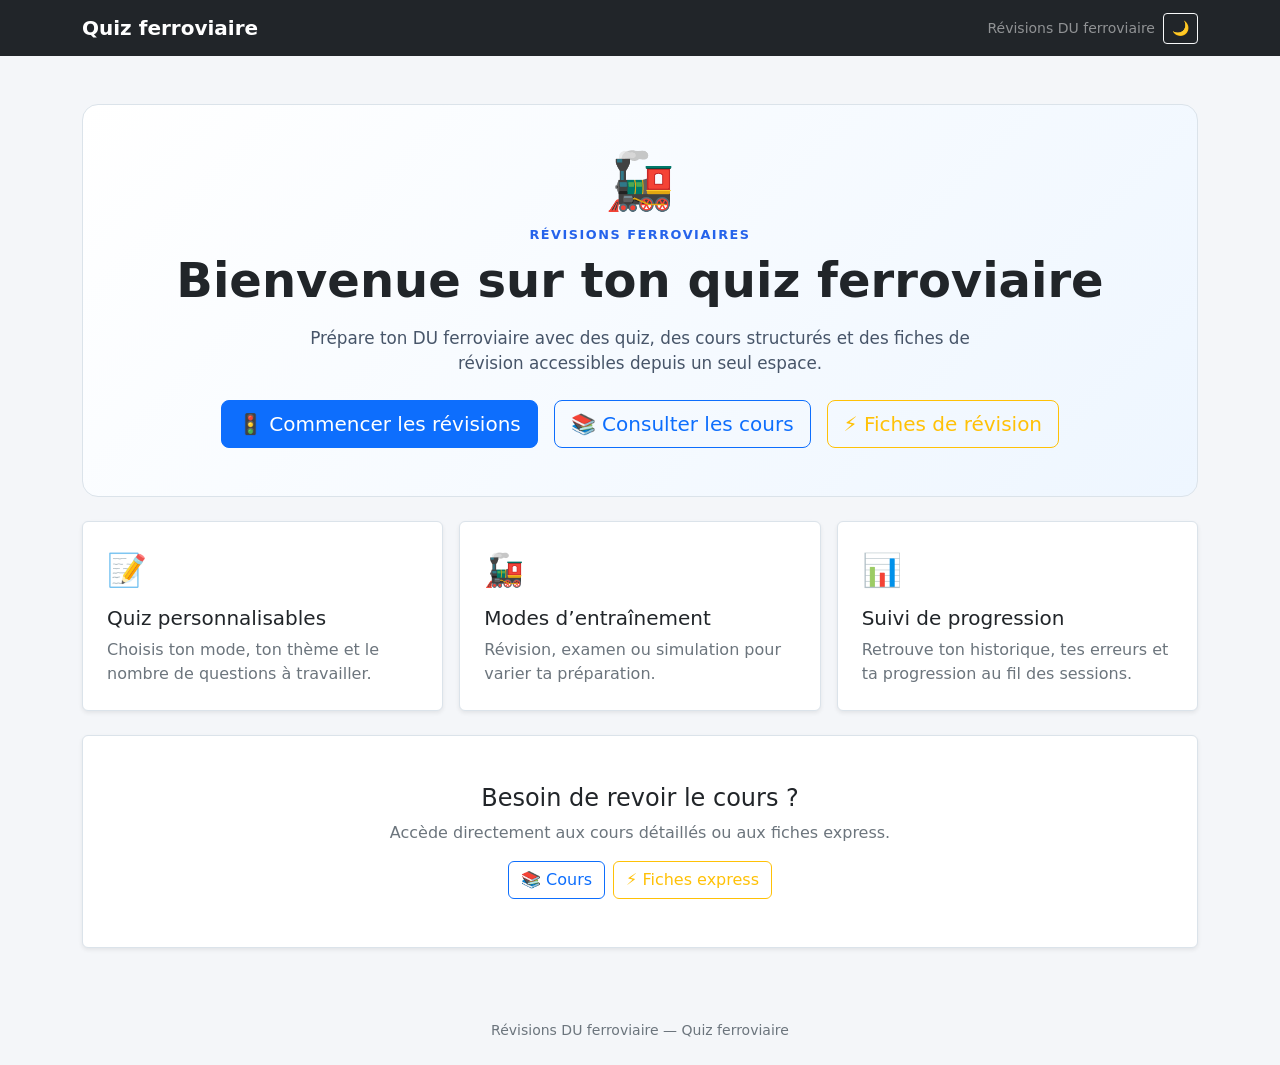
==== commit 7e812b89: "Ajout de l’impression des cours et suppression de la navigation rapide entre les thèmes" ====
--- a/index.html
+++ b/index.html
@@ -1,53 +1,31 @@
 <!doctype html>
 <html lang="fr">
   <head>
-    <!-- =========================================================
-         CONFIGURATION DE LA PAGE
-         ========================================================= -->
-
     <meta charset="UTF-8" />
-
-    <meta
-      name="viewport"
-      content="width=device-width, initial-scale=1"
-    />
-
-    <title>Quiz ferroviaire — Révisions</title>
-
-    <!-- Bootstrap -->
+    <meta name="viewport" content="width=device-width, initial-scale=1" />
+    <title>Quiz ferroviaire — Accueil</title>
     <link
       href="https://cdn.jsdelivr.net/npm/bootstrap@5.3.3/dist/css/bootstrap.min.css"
       rel="stylesheet"
     />
-
-    <!-- Styles personnalisés -->
     <link rel="stylesheet" href="style.css" />
   </head>
-
-  <body>
-    <!-- =========================================================
-         BARRE DE NAVIGATION
-         ========================================================= -->
-
+  <body class="landing-page">
     <nav class="navbar navbar-dark bg-dark">
       <div class="container">
-        <!-- Nom du site -->
-        <span class="navbar-brand fw-bold">
-          Quiz ferroviaire
-        </span>
-
+        <a class="navbar-brand fw-bold text-decoration-none" href="index.html"
+          >Quiz ferroviaire</a
+        >
         <div class="d-flex align-items-center gap-2">
-          <!-- Description de la page -->
-          <span class="text-white-50 small d-none d-sm-inline">
-            Révisions DU ferroviaire
-          </span>
-
-          <!-- Bouton de changement de thème -->
+          <span class="text-white-50 small d-none d-sm-inline"
+            >Révisions DU ferroviaire</span
+          >
           <button
             id="themeToggle"
             class="btn btn-sm btn-outline-light"
             type="button"
             title="Activer le mode sombre"
+            aria-label="Activer le mode sombre"
           >
             🌙
           </button>
@@ -55,1093 +33,114 @@
       </div>
     </nav>
 
-    <!-- =========================================================
-         CONTENU PRINCIPAL
-         ========================================================= -->
-
-    <main class="container py-4">
-
-      <!-- =======================================================
-           CONFIGURATION DU QUIZ
-           ======================================================= -->
-
-      <section id="setup" class="card shadow-sm">
-        <div class="card-body p-4">
-
-          <!-- Présentation -->
-          <h1 class="h3">
-            Quiz de révision
-          </h1>
-
-          <p class="text-secondary">
-            Sécurité, cheminement, risques électriques et notions CA2P.
-          </p>
-
-          <!-- ---------------------------------------------------
-               PARAMÈTRES DU QUIZ
-               --------------------------------------------------- -->
-
-          <div class="row g-3">
-
-            <!-- Mode -->
-            <div class="col-md-6">
-              <label class="form-label fw-semibold">
-                Mode
-              </label>
-
-              <select id="mode" class="form-select">
-                <option value="revision">
-                  📚 Révision
-                </option>
-
-                <option value="exam">
-                  📝 Examen
-                </option>
-
-                <option value="simulation">
-                  🚂 Simulation examen
-                </option>
-              </select>
-
-              <!-- Description dynamique du mode sélectionné -->
-              <div
-                id="modeDescription"
-                class="form-text"
-              ></div>
-            </div>
-
-            <!-- Thème -->
-            <div
-              class="col-md-6"
-              id="themeWrap"
-            >
-              <label class="form-label fw-semibold">
-                Thème
-              </label>
-
-              <select
-                id="theme"
-                class="form-select"
-              ></select>
-            </div>
-
-            <!-- Nombre de questions -->
-            <div class="col-md-6">
-              <label class="form-label fw-semibold">
-                Nombre de questions
-              </label>
-
-              <select
-                id="count"
-                class="form-select"
-              >
-                <option value="10">
-                  10 questions
-                </option>
-
-                <option value="20">
-                  20 questions
-                </option>
-
-                <option value="all">
-                  Toutes les questions
-                </option>
-              </select>
-            </div>
-
-            <!-- Durée de l'examen -->
-            <div
-              class="col-md-6 d-none"
-              id="timerWrap"
-            >
-              <label class="form-label fw-semibold">
-                Durée de l'examen
-              </label>
-
-              <select
-                id="duration"
-                class="form-select"
-              >
-                <option value="10">
-                  10 minutes
-                </option>
-
-                <option
-                  value="20"
-                  selected
-                >
-                  20 minutes
-                </option>
-
-                <option value="30">
-                  30 minutes
-                </option>
-              </select>
-            </div>
-          </div>
-
-          <!-- Mélange des réponses -->
-          <div class="form-check form-switch mt-3">
-            <input
-              class="form-check-input"
-              type="checkbox"
-              id="shuffleAnswers"
-              checked
-            />
-
-            <label class="form-check-label">
-              Mélanger les réponses
-            </label>
-          </div>
-
-          <!-- ---------------------------------------------------
-               BOUTONS PRINCIPAUX
-               --------------------------------------------------- -->
-
-          <div class="d-flex flex-wrap gap-3 mt-4">
-
-            <button
-              id="startBtn"
-              class="btn btn-primary btn-lg"
-            >
-              Commencer
-            </button>
-
-            <button
-              id="homeHistoryBtn"
-              class="btn btn-outline-info btn-lg"
-            >
-              Historique des sessions
-            </button>
-
-            <button
-              id="targetedBtn"
-              class="btn btn-outline-warning btn-lg"
-            >
-              Entraînement ciblé
-            </button>
-
-            <button
-              id="markedBtn"
-              class="btn btn-outline-secondary btn-lg"
-            >
-              ⭐ Questions marquées
-            </button>
-
-            <button
-              id="courseBtn"
-              class="btn btn-outline-success btn-lg"
-            >
-              📚 Cours
-            </button>
-
-            <a
-              href="fiches.html"
-              class="btn btn-outline-warning btn-lg"
-            >
-              ⚡ Fiches de révision
-            </a>
-
-          </div>
-        </div>
-
-        <!-- =====================================================
-             PROGRESSION ET BADGES
-             ===================================================== -->
-
-        <div class="card border-0 bg-light mt-4">
-          <div class="card-body">
-
-            <div
-              class="d-flex justify-content-between align-items-center flex-wrap gap-2"
-            >
-              <div>
-                <h2 class="h5 mb-1">
-                  🏅 Progression
-                </h2>
-
-                <p class="small text-secondary mb-0">
-                  Des badges très discrets pour marquer quelques étapes.
-                  Rien de plus.
-                </p>
-              </div>
-
-              <!-- Nombre de badges obtenus -->
-              <span
-                id="badgeCount"
-                class="small text-secondary"
-              ></span>
-            </div>
-
-            <!-- Liste des badges -->
-            <div
-              id="badgesHome"
-              class="badge-grid mt-3"
-            ></div>
-
-          </div>
+    <main class="container py-4 py-md-5">
+      <section class="landing-hero text-center p-4 p-md-5 mb-4">
+        <div class="landing-icon mb-3">🚂</div>
+        <p class="landing-kicker mb-2">RÉVISIONS FERROVIAIRES</p>
+        <h1 class="display-5 fw-bold mb-3">
+          Bienvenue sur ton quiz ferroviaire
+        </h1>
+        <p class="landing-intro mx-auto mb-4">
+          Prépare ton DU ferroviaire avec des quiz, des cours structurés et des
+          fiches de révision accessibles depuis un seul espace.
+        </p>
+        <div class="d-flex flex-wrap justify-content-center gap-3">
+          <a href="quiz.html" class="btn btn-primary btn-lg"
+            >🚦 Commencer les révisions</a
+          >
+          <a href="cours.html" class="btn btn-outline-primary btn-lg"
+            >📚 Consulter les cours</a
+          >
+          <a href="fiches.html" class="btn btn-outline-warning btn-lg"
+            >⚡ Fiches de révision</a
+          >
         </div>
       </section>
 
-      <!-- =======================================================
-           ANCIENNE SECTION COURS
-           ======================================================= -->
-
-      <!--
-        Cette section est conservée pour compatibilité avec
-        la logique existante du projet.
-        Le bouton "Cours" redirige actuellement vers cours.html.
-      -->
-
-      <section
-        id="course"
-        class="d-none"
-      >
-        <div class="card shadow-sm">
-          <div class="card-body p-4">
-
-            <div
-              class="d-flex justify-content-between align-items-center flex-wrap gap-2"
-            >
-              <div>
-                <h2 class="h3 mb-1">
-                  📚 Cours & fiches de révision
-                </h2>
-
-                <p class="text-secondary mb-0">
-                  Cours structurés par thème, puis fiches express pour
-                  réviser rapidement.
-                </p>
-              </div>
-
-              <button
-                id="closeCourseBtn"
-                class="btn btn-outline-secondary"
-              >
-                Retour
-              </button>
+      <section class="row g-3 mb-4">
+        <div class="col-md-4">
+          <div class="card landing-feature h-100 shadow-sm">
+            <div class="card-body p-4">
+              <div class="landing-feature-icon">📝</div>
+              <h2 class="h5">Quiz personnalisables</h2>
+              <p class="text-secondary mb-0">
+                Choisis ton mode, ton thème et le nombre de questions à
+                travailler.
+              </p>
             </div>
-
-            <!-- Cartes des cours -->
-            <div
-              class="row g-3"
-              id="courseCards"
-            ></div>
-
-            <hr class="my-4" />
-
-            <!-- Fiches express -->
-            <h3 class="h4">
-              ⚡ Fiches express
-            </h3>
-
-            <p class="text-secondary small">
-              Les informations à connaître en priorité, regroupées en une
-              page par thème.
-            </p>
-
-            <div
-              class="row g-3"
-              id="revisionSheetCards"
-            ></div>
-
           </div>
         </div>
-      </section>
-
-      <!-- =======================================================
-           INTERFACE DU QUIZ
-           ======================================================= -->
-
-      <section
-        id="quiz"
-        class="d-none"
-      >
-        <!-- -----------------------------------------------------
-             BARRE DE PROGRESSION ET INFORMATIONS
-             ----------------------------------------------------- -->
-
-        <div
-          class="d-flex justify-content-between align-items-center mb-2 gap-3"
-        >
-          <!-- Question actuelle -->
-          <span
-            id="progressText"
-            class="fw-semibold"
-          ></span>
-
-          <div class="d-flex align-items-center gap-3">
-
-            <!-- Chronomètre -->
-            <span id="timer"></span>
-
-            <!-- Score en direct -->
-            <span
-              id="scoreLive"
-              class="badge text-bg-secondary"
-            >
-              Score : 0
-            </span>
-
-            <!-- Quitter le quiz -->
-            <button
-              id="quitQuizBtn"
-              class="btn btn-outline-danger btn-sm"
-            >
-              Quitter le quiz
-            </button>
-
+        <div class="col-md-4">
+          <div class="card landing-feature h-100 shadow-sm">
+            <div class="card-body p-4">
+              <div class="landing-feature-icon">🚂</div>
+              <h2 class="h5">Modes d’entraînement</h2>
+              <p class="text-secondary mb-0">
+                Révision, examen ou simulation pour varier ta préparation.
+              </p>
+            </div>
           </div>
         </div>
-
-        <!-- Barre de progression -->
-        <div class="progress mb-4">
-          <div
-            id="progressBar"
-            class="progress-bar"
-            style="width: 0%"
-          ></div>
-        </div>
-
-        <!-- -----------------------------------------------------
-             QUESTION
-             ----------------------------------------------------- -->
-
-        <div class="card shadow-sm">
-          <div class="card-body p-4">
-
-            <!-- Informations sur la question -->
-            <div
-              class="d-flex flex-wrap align-items-center gap-2 mb-3"
-            >
-
-              <!-- Thème -->
-              <span
-                id="themeBadge"
-                class="badge text-bg-primary"
-              ></span>
-
-              <!-- Difficulté -->
-              <span
-                id="difficultyBadge"
-                class="badge text-bg-secondary"
-              ></span>
-
-              <!-- Question piège -->
-              <span
-                id="trapBadge"
-                class="badge text-bg-warning d-none"
-              >
-                ⚠️ Question piège
-              </span>
-
-              <!-- Marquage de la question -->
-              <button
-                id="markQuestionBtn"
-                class="btn btn-sm btn-outline-secondary ms-auto"
-                type="button"
-              >
-                ☆ À revoir
-              </button>
-
-            </div>
-
-            <!-- Intitulé -->
-            <h2
-              id="question"
-              class="h4"
-            ></h2>
-
-            <!-- Consigne -->
-            <p
-              id="instruction"
-              class="text-secondary small"
-            ></p>
-
-            <!-- Raccourcis clavier -->
-            <p
-              id="keyboardHelp"
-              class="keyboard-help small text-secondary mb-3"
-            >
-              ⌨️ Raccourcis : 1–9 répondre · Entrée valider/suivant ·
-              M marquer · I indice
-            </p>
-
-            <!-- Réponses -->
-            <div
-              id="answers"
-              class="d-grid gap-3"
-            ></div>
-
-            <!-- Indice -->
-            <button
-              id="hintBtn"
-              class="btn btn-outline-warning btn-sm mt-3"
-            >
-              💡 Afficher un indice
-            </button>
-
-            <div
-              id="hint"
-              class="alert alert-warning mt-2 d-none"
-            ></div>
-
-            <!-- Correction -->
-            <div
-              id="feedback"
-              class="alert mt-4 d-none"
-            ></div>
-
-            <!-- -------------------------------------------------
-                 BOUTONS DE NAVIGATION DU QUIZ
-                 ------------------------------------------------- -->
-
-            <div class="d-flex flex-wrap gap-3 mt-4">
-
-              <!-- Validation de la réponse -->
-              <button
-                id="validateBtn"
-                class="btn btn-primary"
-              >
-                Valider
-              </button>
-
-              <!-- Passage à la question suivante -->
-              <button
-                id="nextBtn"
-                class="btn btn-dark d-none"
-              >
-                Question suivante
-              </button>
-
-              <!-- Fin de l'examen -->
-              <button
-                id="finishBtn"
-                class="btn btn-danger d-none"
-              >
-                Terminer l'examen
-              </button>
-
+        <div class="col-md-4">
+          <div class="card landing-feature h-100 shadow-sm">
+            <div class="card-body p-4">
+              <div class="landing-feature-icon">📊</div>
+              <h2 class="h5">Suivi de progression</h2>
+              <p class="text-secondary mb-0">
+                Retrouve ton historique, tes erreurs et ta progression au fil
+                des sessions.
+              </p>
             </div>
           </div>
         </div>
       </section>
 
-      <!-- =======================================================
-           ÉCRAN DE RÉSULTATS
-           ======================================================= -->
-
-      <section
-        id="result"
-        class="d-none"
-      >
-        <div class="card shadow-sm text-center">
-          <div class="card-body p-5">
-
-            <!-- Icône du résultat -->
-            <div
-              id="resultIcon"
-              class="display-5"
+      <section class="landing-support card shadow-sm">
+        <div class="card-body p-4 p-md-5 text-center">
+          <h2 class="h4">Besoin de revoir le cours ?</h2>
+          <p class="text-secondary">
+            Accède directement aux cours détaillés ou aux fiches express.
+          </p>
+          <div class="d-flex flex-wrap justify-content-center gap-2">
+            <a href="cours.html" class="btn btn-outline-primary">📚 Cours</a>
+            <a href="fiches.html" class="btn btn-outline-warning"
+              >⚡ Fiches express</a
             >
-              ✓
-            </div>
-
-            <!-- Mode du quiz -->
-            <span
-              id="resultMode"
-              class="badge text-bg-primary mb-2"
-            ></span>
-
-            <h2 class="h3">
-              Quiz terminé
-            </h2>
-
-            <!-- Score -->
-            <p
-              id="resultScore"
-              class="fs-4 fw-bold"
-            ></p>
-
-            <!-- Message -->
-            <p
-              id="resultMessage"
-              class="text-secondary"
-            ></p>
-
-            <!-- Nombre d'erreurs -->
-            <p
-              id="errorCount"
-              class="fw-semibold"
-            ></p>
-
-            <!-- Actions -->
-            <div
-              class="d-flex flex-wrap justify-content-center gap-3 mt-3"
-            >
-
-              <button
-                id="reviewErrorsBtn"
-                class="btn btn-warning"
-              >
-                Revoir mes erreurs
-              </button>
-
-              <button
-                id="historyBtn"
-                class="btn btn-outline-info"
-              >
-                Historique des sessions
-              </button>
-
-              <button
-                id="restartBtn"
-                class="btn btn-primary"
-              >
-                Recommencer
-              </button>
-
-              <button
-                id="backBtn"
-                class="btn btn-outline-secondary"
-              >
-                Changer les paramètres
-              </button>
-
-            </div>
-          </div>
-        </div>
-
-        <!-- -----------------------------------------------------
-             LISTE DES ERREURS
-             ----------------------------------------------------- -->
-
-        <div
-          id="errorsCard"
-          class="card shadow-sm mt-3 d-none"
-        >
-          <div class="card-body">
-
-            <h3 class="h5">
-              Questions à revoir
-            </h3>
-
-            <ol
-              id="errorList"
-              class="mb-0"
-            ></ol>
-
           </div>
         </div>
       </section>
-
-      <!-- =======================================================
-           ENTRAÎNEMENT CIBLÉ
-           ======================================================= -->
-
-      <section
-        id="targeted"
-        class="d-none"
-      >
-        <div class="card shadow-sm">
-          <div class="card-body p-4">
-
-            <div
-              class="d-flex justify-content-between align-items-center flex-wrap gap-2"
-            >
-              <div>
-                <h2 class="h4 mb-1">
-                  Entraînement ciblé
-                </h2>
-
-                <p class="text-secondary small mb-0">
-                  Travaille uniquement les questions que tu as déjà ratées
-                  ou qui restent à consolider.
-                </p>
-              </div>
-
-              <span class="badge text-bg-warning">
-                Ciblé
-              </span>
-            </div>
-
-            <!-- Paramètres de l'entraînement -->
-            <div class="row g-3 mt-2">
-
-              <!-- Matière -->
-              <div class="col-md-6">
-                <label class="form-label fw-semibold">
-                  Matière
-                </label>
-
-                <select
-                  id="targetTheme"
-                  class="form-select"
-                ></select>
-              </div>
-
-              <!-- Type de questions -->
-              <div class="col-md-6">
-                <label class="form-label fw-semibold">
-                  Questions à travailler
-                </label>
-
-                <select
-                  id="targetScope"
-                  class="form-select"
-                >
-                  <option value="errors">
-                    Questions déjà ratées
-                  </option>
-
-                  <option value="review">
-                    Questions à revoir en priorité
-                  </option>
-                </select>
-              </div>
-
-              <!-- Nombre de questions -->
-              <div class="col-md-6">
-                <label class="form-label fw-semibold">
-                  Nombre de questions
-                </label>
-
-                <select
-                  id="targetCount"
-                  class="form-select"
-                >
-                  <option value="5">
-                    5 questions
-                  </option>
-
-                  <option value="10">
-                    10 questions
-                  </option>
-
-                  <option value="all">
-                    Toutes les questions disponibles
-                  </option>
-                </select>
-              </div>
-
-            </div>
-
-            <!-- Informations sur les questions disponibles -->
-            <div
-              id="targetInfo"
-              class="alert alert-light border mt-3 mb-0"
-            ></div>
-
-            <!-- Actions -->
-            <div class="d-flex flex-wrap gap-3 mt-4">
-
-              <button
-                id="startTargetBtn"
-                class="btn btn-warning"
-              >
-                Commencer l'entraînement
-              </button>
-
-              <button
-                id="closeTargetBtn"
-                class="btn btn-secondary"
-              >
-                Retour
-              </button>
-
-            </div>
-          </div>
-        </div>
-      </section>
-
-      <!-- =======================================================
-           QUESTIONS MARQUÉES
-           ======================================================= -->
-
-      <section
-        id="marked"
-        class="d-none"
-      >
-        <div class="card shadow-sm">
-          <div class="card-body p-4">
-
-            <div
-              class="d-flex justify-content-between align-items-center flex-wrap gap-2"
-            >
-              <div>
-                <h2 class="h4 mb-1">
-                  ⭐ Questions marquées
-                </h2>
-
-                <p class="text-secondary small mb-0">
-                  Une liste personnelle pour retrouver rapidement les
-                  questions que tu veux revoir.
-                </p>
-              </div>
-
-              <button
-                id="closeMarkedBtn"
-                class="btn btn-secondary"
-              >
-                Retour
-              </button>
-            </div>
-
-            <!-- Liste des questions marquées -->
-            <div
-              id="markedList"
-              class="list-group mt-3"
-            ></div>
-
-            <!-- Lancer un quiz avec les questions marquées -->
-            <div class="d-flex flex-wrap gap-2 mt-3">
-              <button
-                id="startMarkedBtn"
-                class="btn btn-primary"
-              >
-                Commencer avec mes questions marquées
-              </button>
-            </div>
-
-          </div>
-        </div>
-      </section>
-
-      <!-- =======================================================
-           HISTORIQUE DES SESSIONS
-           ======================================================= -->
-
-      <section
-        id="history"
-        class="d-none"
-      >
-        <div class="card shadow-sm">
-          <div class="card-body p-4">
-
-            <!-- En-tête -->
-            <div
-              class="d-flex justify-content-between align-items-center"
-            >
-              <h2 class="h4 mb-0">
-                Historique des sessions
-              </h2>
-
-              <div class="d-flex flex-wrap gap-2">
-
-                <!-- Réinitialisation des statistiques -->
-                <button
-                  id="resetStatsBtn"
-                  class="btn btn-sm btn-outline-warning"
-                >
-                  Réinitialiser les statistiques
-                </button>
-
-                <!-- Suppression de l'historique -->
-                <button
-                  id="clearHistoryBtn"
-                  class="btn btn-sm btn-outline-danger"
-                >
-                  Effacer l’historique
-                </button>
-
-              </div>
-            </div>
-
-            <p class="text-secondary small mt-2">
-              Les résultats sont enregistrés uniquement dans ce navigateur.
-            </p>
-
-            <!-- =================================================
-                 FILTRES DE L'HISTORIQUE
-                 ================================================= -->
-
-            <div class="card border mb-4">
-              <div class="card-body">
-
-                <h3 class="h5 mb-3">
-                  Filtres
-                </h3>
-
-                <div class="row g-3">
-
-                  <!-- Filtre par mode -->
-                  <div class="col-md-4">
-                    <label class="form-label">
-                      Mode
-                    </label>
-
-                    <select
-                      id="historyModeFilter"
-                      class="form-select"
-                    >
-                      <option value="all">
-                        Tous les modes
-                      </option>
-
-                      <option value="revision">
-                        Révision
-                      </option>
-
-                      <option value="exam">
-                        Examen
-                      </option>
-
-                      <option value="simulation">
-                        Simulation examen
-                      </option>
-                    </select>
-                  </div>
-
-                  <!-- Filtre par matière -->
-                  <div class="col-md-4">
-                    <label class="form-label">
-                      Matière
-                    </label>
-
-                    <select
-                      id="historyThemeFilter"
-                      class="form-select"
-                    >
-                      <option value="all">
-                        Toutes les matières
-                      </option>
-                    </select>
-                  </div>
-
-                  <!-- Filtre par période -->
-                  <div class="col-md-4">
-                    <label class="form-label">
-                      Période
-                    </label>
-
-                    <select
-                      id="historyPeriodFilter"
-                      class="form-select"
-                    >
-                      <option value="all">
-                        Toutes les dates
-                      </option>
-
-                      <option value="7">
-                        7 derniers jours
-                      </option>
-
-                      <option value="30">
-                        30 derniers jours
-                      </option>
-
-                      <option value="90">
-                        90 derniers jours
-                      </option>
-                    </select>
-                  </div>
-
-                </div>
-              </div>
-            </div>
-
-            <!-- =================================================
-                 RÉSUMÉ DE L'HISTORIQUE
-                 ================================================= -->
-
-            <div
-              id="historySummary"
-              class="row g-2 mb-4"
-            ></div>
-
-            <!-- =================================================
-                 PROGRESSION PAR MATIÈRE
-                 ================================================= -->
-
-            <div class="card border mb-4">
-              <div class="card-body">
-
-                <h3 class="h5 mb-1">
-                  Progression par matière
-                </h3>
-
-                <p class="text-secondary small mb-3">
-                  Compare ton dernier score avec ta session précédente sur
-                  le même thème. Les sessions « Tous les thèmes » ne sont
-                  pas incluses dans ce tableau.
-                </p>
-
-                <div class="table-responsive">
-                  <table
-                    class="table table-sm table-hover align-middle mb-0"
-                  >
-                    <thead>
-                      <tr>
-                        <th>Matière</th>
-                        <th>Sessions</th>
-                        <th>Moyenne</th>
-                        <th>Meilleur score</th>
-                        <th>Dernier score</th>
-                        <th>Évolution</th>
-                        <th>Dernière session</th>
-                      </tr>
-                    </thead>
-
-                    <tbody id="progressBody"></tbody>
-                  </table>
-                </div>
-
-              </div>
-            </div>
-
-            <!-- =================================================
-                 GRAPHIQUE D'ÉVOLUTION
-                 ================================================= -->
-
-            <div class="card border mb-4">
-              <div class="card-body">
-
-                <h3 class="h5 mb-1">
-                  Évolution des scores
-                </h3>
-
-                <p class="text-secondary small mb-3">
-                  Les dernières sessions enregistrées, dans l’ordre
-                  chronologique. Les quiz « Tous les thèmes » sont inclus.
-                </p>
-
-                <div
-                  id="progressChart"
-                  class="progress-chart"
-                  aria-label="Graphique de progression des scores"
-                ></div>
-
-              </div>
-            </div>
-
-            <!-- =================================================
-                 MAÎTRISE DES QUESTIONS
-                 ================================================= -->
-
-            <div class="card border mb-4">
-              <div class="card-body">
-
-                <div
-                  class="d-flex justify-content-between align-items-center flex-wrap gap-2"
-                >
-                  <div>
-                    <h3 class="h5 mb-1">
-                      Maîtrise des questions
-                    </h3>
-
-                    <p class="text-secondary small mb-0">
-                      Suivi question par question : à revoir, en cours ou
-                      maîtrisée.
-                    </p>
-                  </div>
-
-                  <!-- Affichage/masquage du détail -->
-                  <button
-                    id="toggleMasteryBtn"
-                    class="btn btn-sm btn-outline-primary"
-                    type="button"
-                    aria-expanded="false"
-                  >
-                    Afficher le détail
-                  </button>
-                </div>
-
-                <!-- Résumé de la maîtrise -->
-                <div
-                  id="masterySummary"
-                  class="row g-2 mt-3"
-                ></div>
-
-                <!-- Détail de la maîtrise -->
-                <div
-                  id="masteryDetails"
-                  class="d-none mt-3"
-                >
-
-                  <p class="text-secondary small mb-2">
-                    Une question est « maîtrisée » après au moins 3
-                    tentatives, 80 % de réussite minimum et 2 dernières
-                    réponses correctes.
-                  </p>
-
-                  <div class="mastery-table-wrap">
-                    <div class="table-responsive">
-
-                      <table
-                        class="table table-sm table-hover align-middle mb-0 mastery-table"
-                      >
-                        <thead>
-                          <tr>
-                            <th>Question</th>
-                            <th>Matière</th>
-                            <th>Tentatives</th>
-                            <th>Réussite</th>
-                            <th>Dernière réponse</th>
-                            <th>État</th>
-                          </tr>
-                        </thead>
-
-                        <tbody id="masteryBody"></tbody>
-                      </table>
-
-                    </div>
-                  </div>
-                </div>
-
-              </div>
-            </div>
-
-            <!-- =================================================
-                 DÉTAIL DES SESSIONS
-                 ================================================= -->
-
-            <h3 class="h5 mb-2">
-              Détail des sessions
-            </h3>
-
-            <div class="table-responsive">
-              <table class="table table-sm align-middle">
-
-                <thead>
-                  <tr>
-                    <th>Date</th>
-                    <th>Mode</th>
-                    <th>Thème</th>
-                    <th>Score</th>
-                    <th>Durée</th>
-                    <th>Erreurs</th>
-                  </tr>
-                </thead>
-
-                <tbody id="historyBody"></tbody>
-
-              </table>
-            </div>
-
-            <!-- Retour -->
-            <button
-              id="closeHistoryBtn"
-              class="btn btn-secondary mt-2"
-            >
-              Retour
-            </button>
-
-          </div>
-        </div>
-      </section>
-
     </main>
 
-    <!-- =========================================================
-         SCRIPTS DU PROJET
-         ========================================================= -->
+    <footer class="text-center text-secondary small py-4">
+      Révisions DU ferroviaire — Quiz ferroviaire
+    </footer>
 
-    <!-- Banque de questions -->
-    <script src="questions.js"></script>
+    <script>
+      // Gestion du mode clair / sombre partagé avec les autres pages.
+      function applyHomepageTheme() {
+        const dark = localStorage.getItem("quizDarkMode") === "1";
+        document.documentElement.setAttribute(
+          "data-bs-theme",
+          dark ? "dark" : "light",
+        );
 
-    <!-- Données des cours et fiches -->
-    <script src="course.js"></script>
+        const button = document.getElementById("themeToggle");
+        if (button) {
+          button.textContent = dark ? "☀️" : "🌙";
+          button.title = dark
+            ? "Désactiver le mode sombre"
+            : "Activer le mode sombre";
+          button.setAttribute("aria-label", button.title);
+        }
+      }
 
-    <!-- Logique principale du quiz -->
-    <script src="script.js"></script>
+      document.getElementById("themeToggle").addEventListener("click", () => {
+        const dark = localStorage.getItem("quizDarkMode") === "1";
+        localStorage.setItem("quizDarkMode", dark ? "0" : "1");
+        applyHomepageTheme();
+      });
+
+      applyHomepageTheme();
+    </script>
   </body>
-</html>+</html>
--- a/style.css
+++ b/style.css
@@ -1,117 +1,70 @@
-/* ============================================================
-   STYLE GÉNÉRAL
-   ============================================================ */
-
 body {
   background: #f4f6f9;
 }
-
+.card {
+  border: 0;
+}
 main {
   max-width: 900px;
 }
-
-.card {
-  border: 0;
-}
-
-
-/* ============================================================
-   BOUTONS DE RÉPONSE
-   ============================================================ */
-
 .answer-btn {
   text-align: left;
   white-space: normal;
-  min-height: 52px;
-  padding: 0.75rem 1rem;
-}
-
+}
 .answer-btn.selected {
   border-width: 2px;
   border-color: #0d6efd;
   background: #e7f1ff;
 }
-
 .answer-btn.correct {
   border-color: #198754;
   background: #d1e7dd;
 }
-
 .answer-btn.wrong {
   border-color: #dc3545;
   background: #f8d7da;
 }
-
 .answer-btn:disabled {
   opacity: 1;
 }
-
-
-/* ============================================================
-   QUESTION ET PROGRESSION
-   ============================================================ */
-
 #question {
   line-height: 1.45;
 }
-
 .progress {
   height: 10px;
 }
 
-
-/* ============================================================
-   COULEURS DES RÉPONSES APRÈS VALIDATION
-   ============================================================ */
-
 .answer-btn.selected {
   border-width: 2px;
 }
-
 .answer-btn.correct {
   background: #198754 !important;
   color: #fff !important;
   border-color: #198754 !important;
 }
-
 .answer-btn.wrong {
   background: #dc3545 !important;
   color: #fff !important;
   border-color: #dc3545 !important;
 }
-
-
-/* ============================================================
-   LISTE DES ERREURS
-   ============================================================ */
-
 #errorList li {
   margin-bottom: 0.8rem;
 }
-
-
-/* ============================================================
-   GRAPHIQUE DE PROGRESSION
-   ============================================================ */
-
 .progress-chart {
   width: 100%;
   min-height: 240px;
   overflow-x: auto;
 }
-
 .progress-chart svg {
   display: block;
   width: 100%;
   min-width: 620px;
   height: 240px;
 }
-
 .progress-chart .chart-grid {
   stroke: #dee2e6;
   stroke-width: 1;
 }
-
 .progress-chart .chart-line {
   fill: none;
   stroke: #0d6efd;
@@ -119,46 +72,30 @@
   stroke-linecap: round;
   stroke-linejoin: round;
 }
-
 .progress-chart .chart-point {
   fill: #0d6efd;
 }
-
 .progress-chart text {
   font-size: 12px;
   fill: #6c757d;
 }
-
-
-/* ============================================================
-   NIVEAUX DE MAÎTRISE
-   ============================================================ */
-
 .mastery-red {
   color: #dc3545;
   font-weight: 600;
 }
-
 .mastery-orange {
   color: #fd7e14;
   font-weight: 600;
 }
-
 .mastery-green {
   color: #198754;
   font-weight: 600;
 }
-
 .targeted-count {
   font-weight: 700;
 }
 
-
-/* ============================================================
-   SUIVI DE MAÎTRISE
-   ============================================================ */
-
-/* Résumé compact des différents niveaux de maîtrise. */
+/* Suivi de maîtrise compact : résumé visible, détail repliable et zone de défilement. */
 .mastery-summary-card {
   border: 1px solid #dee2e6;
   border-radius: 0.5rem;
@@ -170,44 +107,34 @@
   gap: 0.4rem;
   min-height: 48px;
 }
-
 .mastery-summary-card strong {
   font-size: 1.1rem;
 }
-
 .mastery-summary-card span {
   font-size: 0.85rem;
   color: #6c757d;
 }
-
 .mastery-summary-red {
   border-color: #f1b0b7;
   background: #fff8f8;
 }
-
 .mastery-summary-orange {
   border-color: #ffda9e;
   background: #fffaf2;
 }
-
 .mastery-summary-green {
   border-color: #a3cfbb;
   background: #f6fbf8;
 }
-
-
-/* Tableau de maîtrise avec défilement vertical. */
 .mastery-table-wrap {
   max-height: 380px;
   overflow: auto;
   border: 1px solid #dee2e6;
   border-radius: 0.375rem;
 }
-
 .mastery-table {
   font-size: 0.86rem;
 }
-
 .mastery-table thead th {
   position: sticky;
   top: 0;
@@ -215,32 +142,22 @@
   z-index: 1;
   white-space: nowrap;
 }
-
 .mastery-table td:first-child {
   min-width: 280px;
   max-width: 560px;
 }
 
-
-/* ============================================================
-   COURS, FICHES ET BADGES
-   Version V9
-   ============================================================ */
-
+/* V9 — cours, fiches et badges */
 .course-card {
   border-color: #dbe3ea;
   transition:
     transform 0.15s ease,
     box-shadow 0.15s ease;
 }
-
 .course-card:hover {
   transform: translateY(-2px);
   box-shadow: 0 0.35rem 1rem rgba(15, 23, 42, 0.08);
 }
-
-
-/* Icônes utilisées dans les cours et fiches. */
 .course-icon {
   width: 42px;
   height: 42px;
@@ -252,33 +169,24 @@
   font-size: 1.35rem;
   flex: 0 0 auto;
 }
-
 .course-icon.small {
   width: 34px;
   height: 34px;
   font-size: 1.1rem;
 }
-
-
-/* Sections à l'intérieur d'une fiche de cours. */
 .course-section {
   border-top: 1px solid #edf1f4;
   padding-top: 0.9rem;
   margin-top: 0.9rem;
 }
-
 .course-section ul,
 .revision-sheet ul {
   padding-left: 1.2rem;
 }
-
 .course-section li,
 .revision-sheet li {
   margin-bottom: 0.4rem;
 }
-
-
-/* Encadré "À mémoriser". */
 .course-key {
   background: #fff8df;
   border-left: 4px solid #f0ad00;
@@ -286,9 +194,6 @@
   border-radius: 0.35rem;
   font-size: 0.92rem;
 }
-
-
-/* Fiches de révision. */
 .revision-sheet {
   height: 100%;
   background: linear-gradient(180deg, #fff, #f8fafc);
@@ -296,19 +201,14 @@
   border-radius: 0.75rem;
   padding: 1rem;
 }
-
 .revision-sheet:hover {
   border-color: #a9c6dd;
 }
-
-
-/* Grille des badges. */
 .badge-grid {
   display: grid;
   grid-template-columns: repeat(auto-fit, minmax(220px, 1fr));
   gap: 0.65rem;
 }
-
 .badge-progress {
   display: flex;
   align-items: center;
@@ -318,95 +218,62 @@
   padding: 0.65rem 0.75rem;
   background: #fff;
 }
-
 .badge-progress.locked {
   opacity: 0.58;
 }
-
 .badge-progress.earned {
   box-shadow: 0 0 0 1px rgba(25, 135, 84, 0.12);
 }
-
 .badge-symbol {
   font-size: 1.5rem;
 }
-
-
-/* ============================================================
-   PAGES COURS ET FICHES
-   ============================================================ */
-
 .course-page {
   max-width: 1100px;
 }
-
 .course-card,
 .revision-sheet {
   transition:
     transform 0.15s ease,
     box-shadow 0.15s ease;
 }
-
 .course-card:hover,
 .revision-sheet:hover {
   transform: translateY(-2px);
   box-shadow: 0 0.35rem 1rem rgba(0, 0, 0, 0.08);
 }
-
-
-/* Icônes sur les pages de cours. */
 .course-icon {
   font-size: 2rem;
   line-height: 1;
 }
-
 .course-icon.small {
   font-size: 1.5rem;
 }
-
-
-/* Mise en forme du contenu des cours. */
 .course-section ul {
   margin-bottom: 1rem;
 }
-
 .course-section li,
 .revision-big-list li {
   margin-bottom: 0.55rem;
   line-height: 1.5;
 }
-
-
-/* Encadré de mémorisation. */
 .course-key {
   background: #f8f9fa;
   border-left: 4px solid #0d6efd;
   padding: 0.75rem 1rem;
   border-radius: 0.25rem;
 }
-
-
-/* Largeur des pages de lecture. */
 .course-reading {
   max-width: 950px;
 }
-
 .revision-reading {
   max-width: 850px;
 }
-
-
-/* Grandes listes des fiches de révision. */
 .revision-big-list {
   font-size: 1.05rem;
 }
-
 .revision-big-list li {
   margin-bottom: 1rem;
 }
-
-
-/* Badges affichés sur la page principale. */
 .badge-progress {
   display: flex;
   align-items: center;
@@ -416,126 +283,84 @@
   border-radius: 0.5rem;
   background: #fff;
 }
-
 .badge-progress.locked {
   opacity: 0.7;
 }
-
 .badge-symbol {
   font-size: 1.4rem;
 }
 
-
-/* ============================================================
-   ERGONOMIE, NIVEAUX ET MODE SOMBRE
-   Version V10
-   ============================================================ */
-
+/* V10 — ergonomie, niveaux, marquage et mode sombre */
 .keyboard-help {
   opacity: 0.8;
 }
-
 .difficulty-badge {
   font-size: 0.78rem;
 }
-
-
-/* Couleurs adaptées au thème Bootstrap actif. */
+.answer-btn {
+  min-height: 52px;
+  padding: 0.75rem 1rem;
+}
 .list-group-item {
   background: var(--bs-body-bg);
   color: var(--bs-body-color);
 }
-
-
-/* ============================================================
-   RESPONSIVE — TABLETTES ET MOBILES
-   ============================================================ */
-
 @media (max-width: 767.98px) {
   main {
     max-width: 100%;
   }
-
   .card-body.p-4 {
     padding: 1.15rem !important;
   }
-
   .answer-btn {
     min-height: 58px;
     font-size: 1rem;
   }
-
   .progress {
     height: 9px;
   }
-
   .d-flex.flex-wrap.gap-3.mt-4 .btn {
     flex: 1 1 100%;
   }
-
   .course-page .btn {
     min-height: 44px;
   }
-
   .table-responsive {
     font-size: 0.88rem;
   }
-
   .mastery-table td:first-child {
     min-width: 220px;
   }
-
   .keyboard-help {
     line-height: 1.5;
   }
 }
-
-
-/* ============================================================
-   RESPONSIVE — PETITS ÉCRANS
-   ============================================================ */
-
 @media (max-width: 480px) {
   h1.h3 {
     font-size: 1.35rem;
   }
-
   #question {
     font-size: 1.2rem;
   }
-
   .navbar .container {
     gap: 0.5rem;
   }
-
   .badge-grid {
     grid-template-columns: 1fr;
   }
-
   .course-section li,
   .revision-big-list li {
     line-height: 1.45;
   }
-
-  /* Désactive l'effet de déplacement au survol sur mobile. */
   .course-card:hover,
   .revision-sheet:hover {
     transform: none;
   }
 }
-
-
-/* ============================================================
-   MODE SOMBRE
-   ============================================================ */
-
 [data-bs-theme="dark"] body {
   background: #111827;
   color: #e5e7eb;
 }
-
-
-/* Cartes et fiches. */
 [data-bs-theme="dark"] .card,
 [data-bs-theme="dark"] .bg-light,
 [data-bs-theme="dark"] .revision-sheet,
@@ -544,73 +369,293 @@
   color: #e5e7eb;
   border-color: #374151 !important;
 }
-
 [data-bs-theme="dark"] .text-secondary {
   color: #9ca3af !important;
 }
-
-
-/* Champs de formulaire. */
 [data-bs-theme="dark"] .form-control,
 [data-bs-theme="dark"] .form-select {
   background: #111827;
   color: #e5e7eb;
   border-color: #4b5563;
 }
-
-
-/* Boutons de réponse en mode sombre. */
 [data-bs-theme="dark"] .answer-btn {
   color: #e5e7eb;
   border-color: #6b7280;
 }
-
 [data-bs-theme="dark"] .answer-btn.selected {
   background: #1d4ed8;
   color: #fff;
 }
-
 [data-bs-theme="dark"] .answer-btn.correct {
   background: #166534 !important;
 }
-
 [data-bs-theme="dark"] .answer-btn.wrong {
   background: #991b1b !important;
 }
-
-
-/* Tableaux en mode sombre. */
 [data-bs-theme="dark"] .table {
   --bs-table-color: #e5e7eb;
   --bs-table-bg: #1f2937;
   --bs-table-border-color: #374151;
 }
-
 [data-bs-theme="dark"] .table-hover > tbody > tr:hover > * {
   --bs-table-bg-state: #263244;
 }
-
 [data-bs-theme="dark"] .mastery-table thead th {
   background: #1f2937;
 }
-
-
-/* Cours et encadrés en mode sombre. */
 [data-bs-theme="dark"] .course-key {
   background: #172033;
   border-left-color: #3b82f6;
 }
-
 [data-bs-theme="dark"] .course-section {
   border-top-color: #374151;
 }
-
-
-/* Graphique de progression en mode sombre. */
 [data-bs-theme="dark"] .progress-chart .chart-grid {
   stroke: #374151;
 }
-
 [data-bs-theme="dark"] .progress-chart text {
   fill: #9ca3af;
-}+}
+
+/* Page d'accueil */
+.landing-page {
+  background: #f4f6f9;
+}
+
+.landing-hero {
+  border-radius: 1rem;
+  background: linear-gradient(135deg, #ffffff, #eef6ff);
+  border: 1px solid #dbe3ea;
+}
+
+.landing-icon {
+  font-size: 3.5rem;
+  line-height: 1;
+}
+
+.landing-kicker {
+  color: #2563eb;
+  font-size: 0.8rem;
+  font-weight: 700;
+  letter-spacing: 0.12em;
+}
+
+.landing-intro {
+  max-width: 720px;
+  color: #475569;
+  font-size: 1.05rem;
+}
+
+.landing-feature,
+.landing-support {
+  border: 1px solid #dbe3ea;
+}
+
+.landing-feature-icon {
+  font-size: 2rem;
+  margin-bottom: 0.75rem;
+}
+
+[data-bs-theme="dark"] .landing-page {
+  background: #111827;
+}
+
+[data-bs-theme="dark"] .landing-hero {
+  background: linear-gradient(135deg, #1f2937, #172033);
+  border-color: #374151;
+}
+
+[data-bs-theme="dark"] .landing-intro {
+  color: #cbd5e1;
+}
+
+[data-bs-theme="dark"] .landing-feature,
+[data-bs-theme="dark"] .landing-support {
+  background: #1f2937 !important;
+  color: #e5e7eb;
+  border-color: #374151;
+}
+
+/* Organisation des actions de la page de configuration du quiz. */
+.quiz-actions {
+  display: flex;
+  flex-direction: column;
+  gap: 1rem;
+}
+
+.quiz-actions-main .btn {
+  width: 100%;
+  min-height: 54px;
+  font-weight: 600;
+}
+
+.quiz-actions-group {
+  padding: 1rem;
+  border: 1px solid #dbe3ea;
+  border-radius: 0.75rem;
+  background: #f8fafc;
+}
+
+.quiz-actions-title {
+  margin: 0 0 0.75rem;
+  font-size: 0.95rem;
+  font-weight: 700;
+  color: #475569;
+}
+
+.quiz-actions-grid {
+  display: grid;
+  gap: 0.75rem;
+}
+
+.quiz-actions-grid-3 {
+  grid-template-columns: repeat(3, minmax(0, 1fr));
+}
+
+.quiz-actions-grid-2 {
+  grid-template-columns: repeat(2, minmax(0, 1fr));
+}
+
+.quiz-actions-grid .btn {
+  min-height: 48px;
+}
+
+.quiz-actions-footer {
+  display: flex;
+  justify-content: flex-end;
+}
+
+[data-bs-theme="dark"] .quiz-actions-group {
+  background: #172033;
+  border-color: #374151;
+}
+
+[data-bs-theme="dark"] .quiz-actions-title {
+  color: #cbd5e1;
+}
+
+@media (max-width: 767.98px) {
+  .quiz-actions-grid-3,
+  .quiz-actions-grid-2 {
+    grid-template-columns: 1fr;
+  }
+
+  .quiz-actions-footer {
+    justify-content: stretch;
+  }
+
+  .quiz-actions-footer .btn {
+    width: 100%;
+  }
+}
+
+/* Correction de l'alignement vertical des boutons d'action. */
+.quiz-actions .btn {
+  display: inline-flex;
+  align-items: center;
+  justify-content: center;
+  line-height: 1.25;
+}
+
+/* =========================================================
+   V15 — Nouvelles fonctions de révision et confort mobile
+   ========================================================= */
+
+.resume-card-inner,
+.daily-card-inner,
+.automatic-review-inner {
+  height: 100%;
+}
+
+.setup-enhancements > [id$="Card"]:empty {
+  display: none;
+}
+
+.result-analysis-block {
+  height: 100%;
+  padding: 1rem;
+  border: 1px solid var(--bs-border-color);
+  border-radius: 0.75rem;
+  background: var(--bs-tertiary-bg);
+}
+
+.result-analysis-block ul {
+  padding-left: 1.2rem;
+}
+
+.course-tools {
+  background: var(--bs-body-bg);
+}
+
+.data-tools {
+  background: var(--bs-tertiary-bg) !important;
+}
+
+/* Les boutons principaux gardent une hauteur homogène et un centrage vertical. */
+.quiz-actions .btn,
+.data-tools .btn,
+.setup-enhancements .btn {
+  display: inline-flex;
+  align-items: center;
+  justify-content: center;
+  line-height: 1.25;
+}
+
+/* Confort sur téléphone : les actions deviennent facilement accessibles au doigt. */
+@media (max-width: 576px) {
+  .setup-enhancements .btn,
+  .data-tools .btn,
+  .quiz-actions .btn {
+    min-height: 44px;
+  }
+
+  #quiz .answer-btn {
+    min-height: 52px;
+    white-space: normal;
+    text-align: left;
+  }
+
+  #quiz .card-body {
+    padding: 1rem !important;
+  }
+
+  #quiz #question {
+    font-size: 1.15rem;
+    line-height: 1.45;
+  }
+
+  #quiz .d-flex.flex-wrap.gap-3.mt-4 .btn {
+    flex: 1 1 100%;
+  }
+}
+
+/* Impression : on garde uniquement le contenu utile des fiches. */
+@media print {
+  .navbar,
+  #themeToggle,
+  #printSheetsBtn,
+  #printCourseBtn,
+  .course-page > .d-flex,
+  .course-tools,
+  footer,
+  button,
+  .btn {
+    display: none !important;
+  }
+
+  body {
+    background: #fff !important;
+    color: #000 !important;
+  }
+
+  .course-page,
+  .revision-reading,
+  .revision-sheet {
+    max-width: none !important;
+    box-shadow: none !important;
+  }
+
+  .card {
+    break-inside: avoid;
+  }
+}
